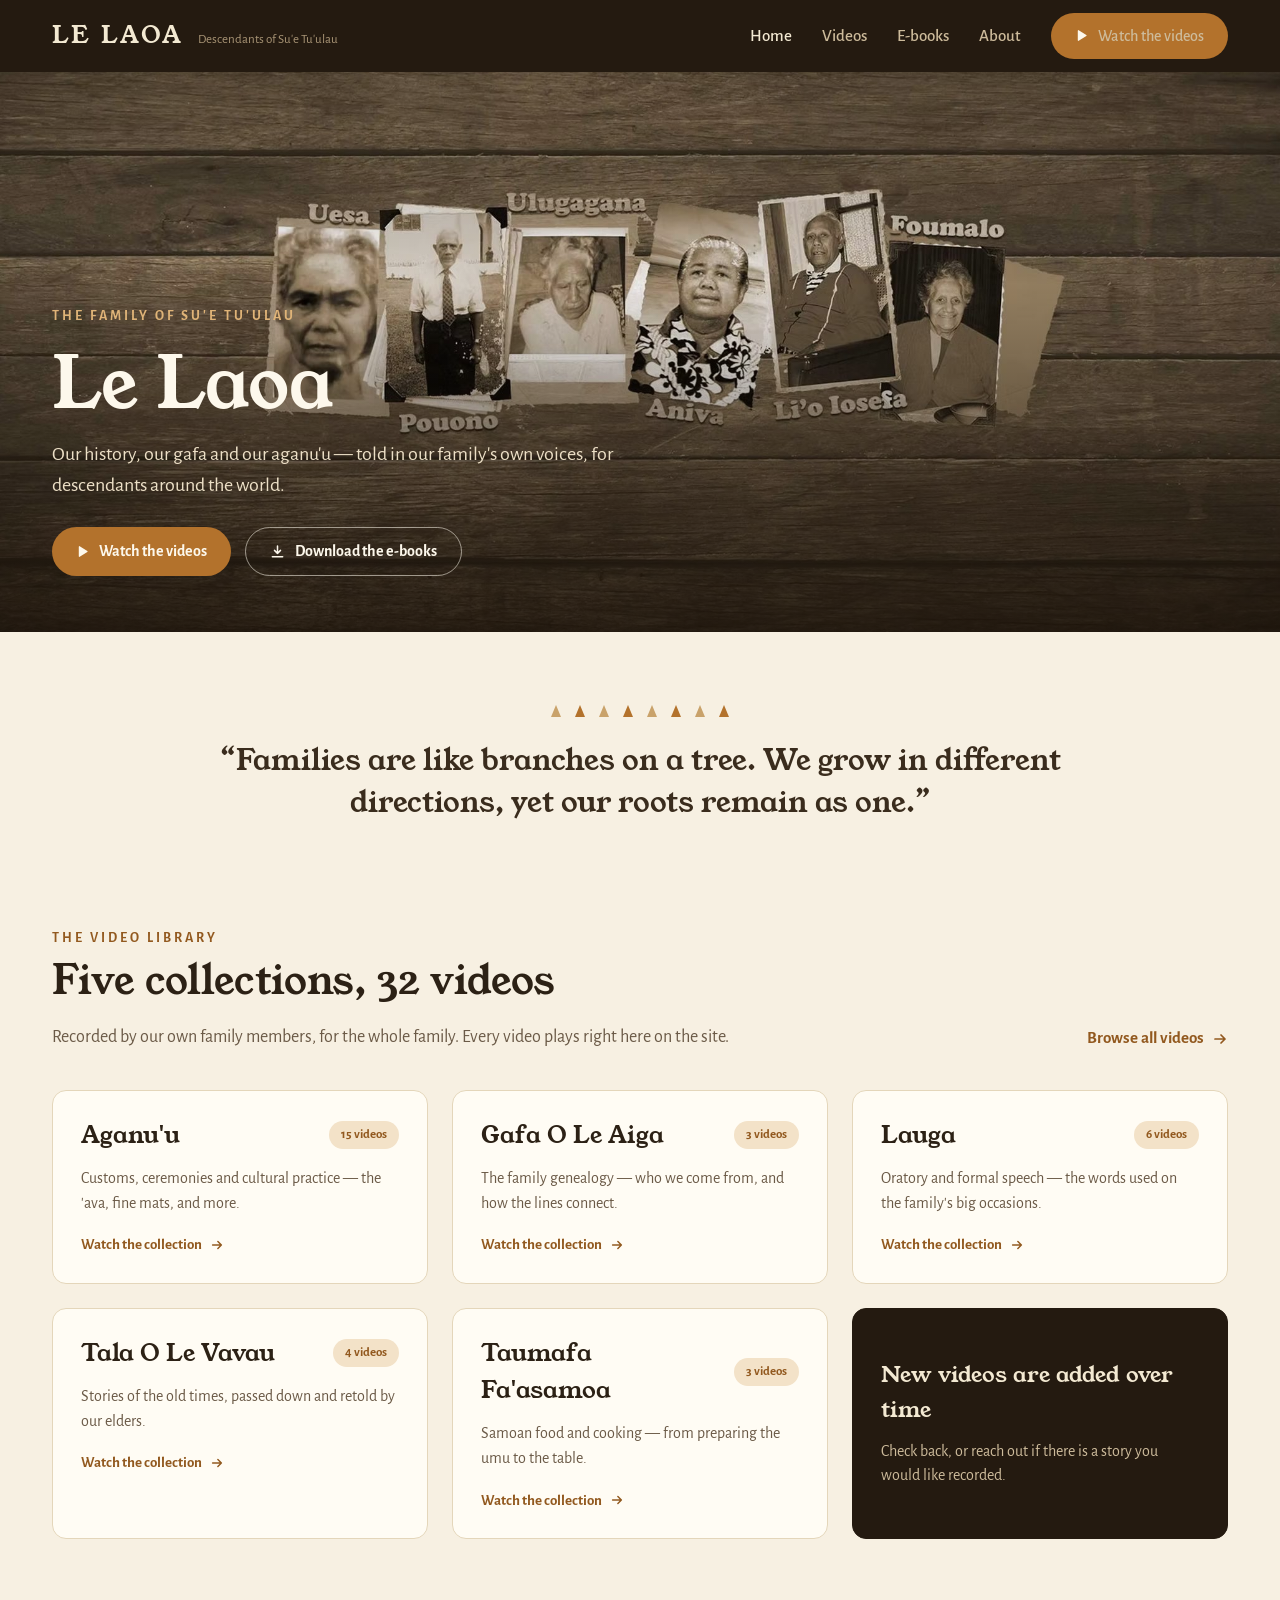
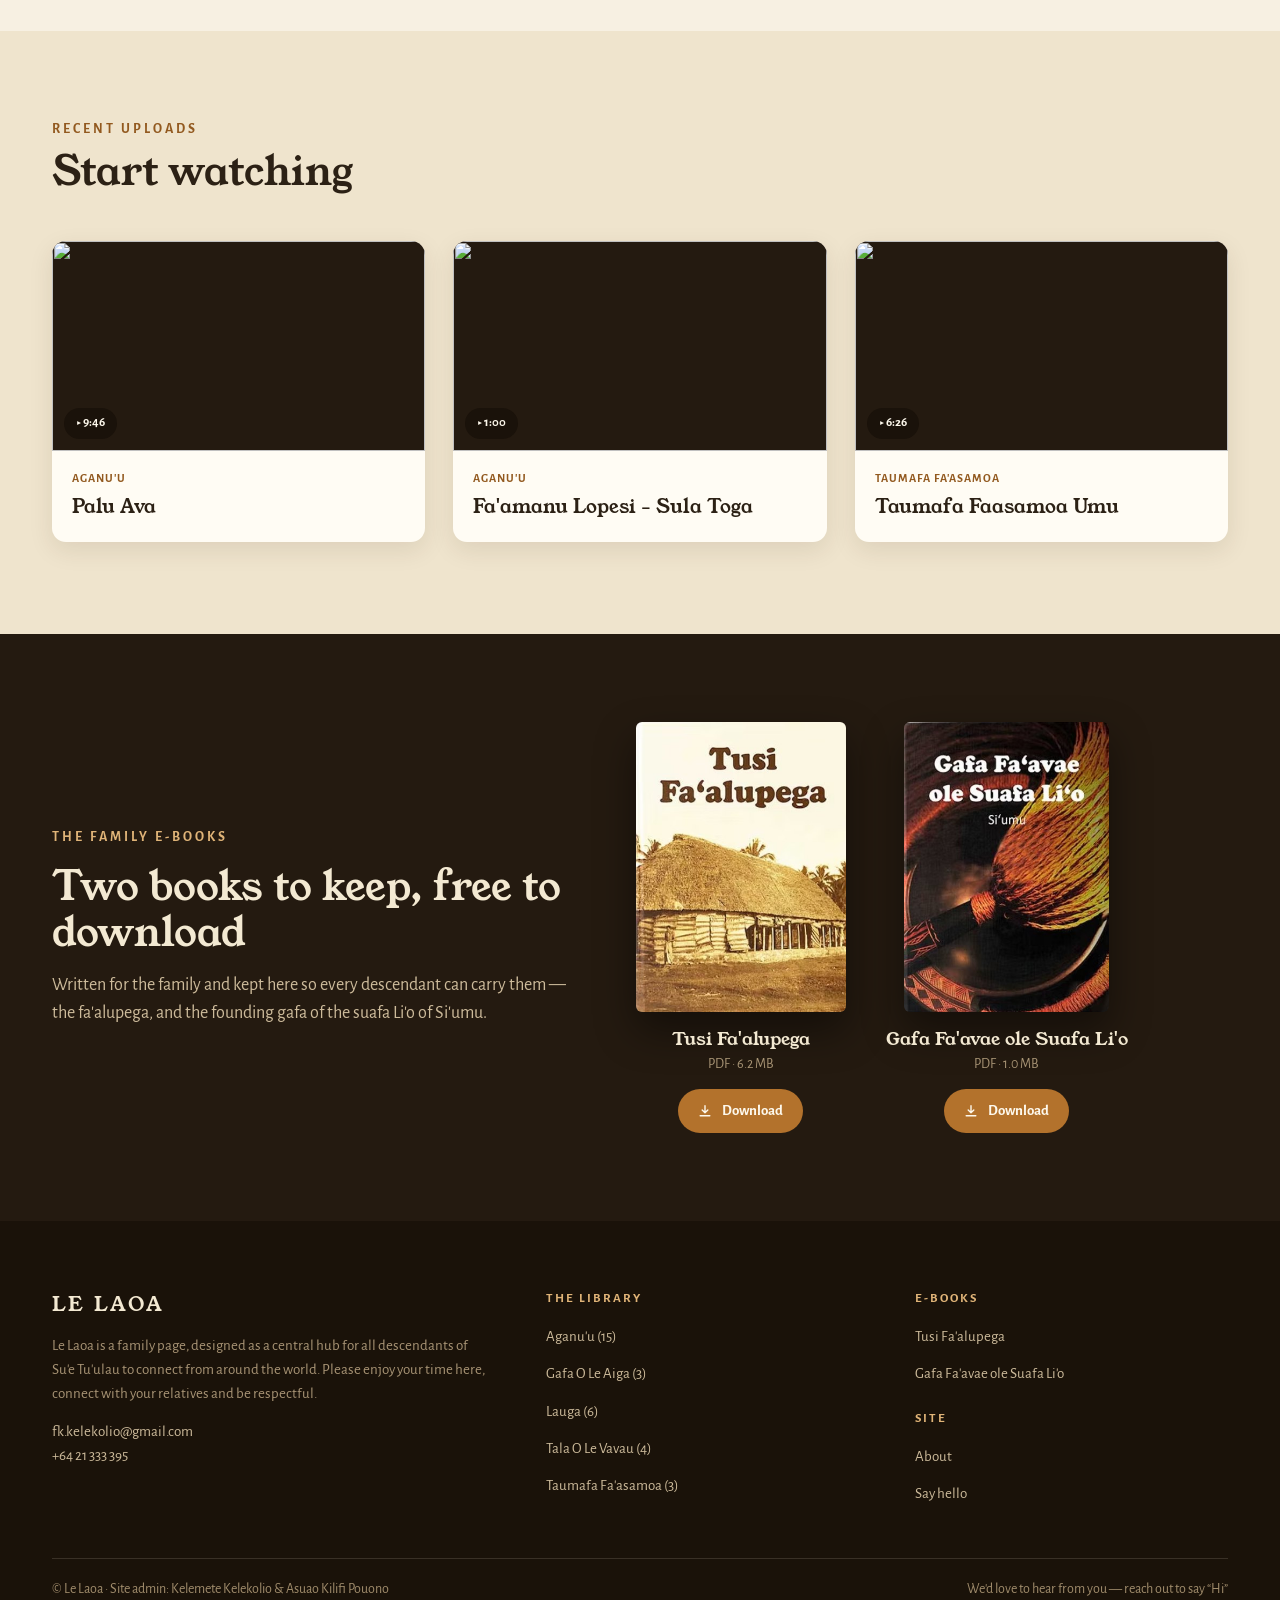
==== index.html @ 64b22a19 "Le Laoa family site — videos, e-books, about Co-Authored-By: Claude Fable 5 <noreply@anthropic.com>" ====
<!doctype html>
<html lang="en">
<head>
<meta charset="utf-8">
<meta name="viewport" content="width=device-width, initial-scale=1">
<title>Le Laoa — Family Hub for Descendants of Su'e Tu'ulau</title>
<meta name="description" content="Le Laoa is the family hub for descendants of Su'e Tu'ulau — videos on aganu'u, gafa, lauga and more, plus the family e-books, free to download.">
<link rel="preconnect" href="https://fonts.googleapis.com">
<link rel="preconnect" href="https://fonts.gstatic.com" crossorigin>
<link href="https://fonts.googleapis.com/css2?family=Young+Serif&family=Alegreya+Sans:ital,wght@0,400;0,500;0,700;0,800;1,400&display=swap" rel="stylesheet">
<link rel="stylesheet" href="css/style.css">
</head>
<body>

<nav class="site-nav">
  <div class="container">
    <a class="brand" href="index.html">
      <span class="brand-name">LE LAOA</span>
      <span class="brand-sub">Descendants of Su'e Tu'ulau</span>
    </a>
    <button class="nav-toggle" id="nav-toggle" aria-label="Menu">
      <svg width="26" height="26" viewBox="0 0 24 24" fill="none"><path d="M4 6.5h16M4 12h16M4 17.5h16" stroke="#f3e9d2" stroke-width="1.8" stroke-linecap="round"/></svg>
    </button>
    <div class="nav-links" id="nav-links">
      <a href="index.html" class="active">Home</a>
      <a href="videos.html">Videos</a>
      <a href="index.html#ebooks">E-books</a>
      <a href="about.html">About</a>
      <a href="videos.html" class="btn">
        <svg width="13" height="13" viewBox="0 0 14 14" fill="none"><path d="M3 1.8v10.4c0 .5.55.8.98.54l8.2-5.2a.64.64 0 0 0 0-1.08l-8.2-5.2A.64.64 0 0 0 3 1.8Z" fill="#fdf8ec"/></svg>
        Watch the videos
      </a>
    </div>
  </div>
</nav>

<header class="hero">
  <div class="container">
    <div class="hero-inner">
      <div class="eyebrow">The family of Su'e Tu'ulau</div>
      <h1>Le Laoa</h1>
      <p>Our history, our gafa and our aganu'u — told in our family's own voices, for descendants around the world.</p>
      <div class="hero-actions">
        <a href="videos.html" class="btn">
          <svg width="13" height="13" viewBox="0 0 14 14" fill="none"><path d="M3 1.8v10.4c0 .5.55.8.98.54l8.2-5.2a.64.64 0 0 0 0-1.08l-8.2-5.2A.64.64 0 0 0 3 1.8Z" fill="#fdf8ec"/></svg>
          Watch the videos
        </a>
        <a href="#ebooks" class="btn btn-outline-light">
          <svg width="15" height="15" viewBox="0 0 16 16" fill="none"><path d="M8 2v8m0 0 3.2-3.2M8 10 4.8 6.8M2.5 13.5h11" stroke="#fdf8ec" stroke-width="1.6" stroke-linecap="round" stroke-linejoin="round"/></svg>
          Download the e-books
        </a>
      </div>
    </div>
  </div>
</header>

<section class="quote-band">
  <svg class="motif" width="180" height="14" viewBox="0 0 180 14" fill="none"><path d="M6 1 11 13H1L6 1Z" fill="#c9a26a"/><path d="M30 1 35 13H25L30 1Z" fill="#b3722c"/><path d="M54 1 59 13H49L54 1Z" fill="#c9a26a"/><path d="M78 1 83 13H73L78 1Z" fill="#b3722c"/><path d="M102 1l5 12H97l5-12Z" fill="#c9a26a"/><path d="M126 1l5 12h-10l5-12Z" fill="#b3722c"/><path d="M150 1l5 12h-10l5-12Z" fill="#c9a26a"/><path d="M174 1l5 12h-10l5-12Z" fill="#b3722c"/></svg>
  <blockquote>&ldquo;Families are like branches on a tree. We grow in different directions, yet our roots remain as one.&rdquo;</blockquote>
</section>

<section class="section">
  <div class="container">
    <div class="section-head">
      <div>
        <div class="eyebrow" style="color:#92591f">The video library</div>
        <h2>Five collections, 32 videos</h2>
        <p class="lede">Recorded by our own family members, for the whole family. Every video plays right here on the site.</p>
      </div>
      <a class="arrow-link" href="videos.html">Browse all videos
        <svg width="16" height="16" viewBox="0 0 16 16" fill="none"><path d="M3 8h10m0 0-4-4m4 4-4 4" stroke="#92591f" stroke-width="1.7" stroke-linecap="round" stroke-linejoin="round"/></svg>
      </a>
    </div>
    <div class="collection-grid">
      <a class="collection-card" href="videos.html#c=aganuu">
        <div class="top"><h3>Aganu'u</h3><span class="count-chip">15 videos</span></div>
        <p>Customs, ceremonies and cultural practice — the 'ava, fine mats, and more.</p>
        <span class="arrow-link">Watch the collection <svg width="14" height="14" viewBox="0 0 16 16" fill="none"><path d="M3 8h10m0 0-4-4m4 4-4 4" stroke="#92591f" stroke-width="1.7" stroke-linecap="round" stroke-linejoin="round"/></svg></span>
      </a>
      <a class="collection-card" href="videos.html#c=gafa">
        <div class="top"><h3>Gafa O Le Aiga</h3><span class="count-chip">3 videos</span></div>
        <p>The family genealogy — who we come from, and how the lines connect.</p>
        <span class="arrow-link">Watch the collection <svg width="14" height="14" viewBox="0 0 16 16" fill="none"><path d="M3 8h10m0 0-4-4m4 4-4 4" stroke="#92591f" stroke-width="1.7" stroke-linecap="round" stroke-linejoin="round"/></svg></span>
      </a>
      <a class="collection-card" href="videos.html#c=lauga">
        <div class="top"><h3>Lauga</h3><span class="count-chip">6 videos</span></div>
        <p>Oratory and formal speech — the words used on the family's big occasions.</p>
        <span class="arrow-link">Watch the collection <svg width="14" height="14" viewBox="0 0 16 16" fill="none"><path d="M3 8h10m0 0-4-4m4 4-4 4" stroke="#92591f" stroke-width="1.7" stroke-linecap="round" stroke-linejoin="round"/></svg></span>
      </a>
      <a class="collection-card" href="videos.html#c=tala">
        <div class="top"><h3>Tala O Le Vavau</h3><span class="count-chip">4 videos</span></div>
        <p>Stories of the old times, passed down and retold by our elders.</p>
        <span class="arrow-link">Watch the collection <svg width="14" height="14" viewBox="0 0 16 16" fill="none"><path d="M3 8h10m0 0-4-4m4 4-4 4" stroke="#92591f" stroke-width="1.7" stroke-linecap="round" stroke-linejoin="round"/></svg></span>
      </a>
      <a class="collection-card" href="videos.html#c=taumafa">
        <div class="top"><h3>Taumafa Fa'asamoa</h3><span class="count-chip">3 videos</span></div>
        <p>Samoan food and cooking — from preparing the umu to the table.</p>
        <span class="arrow-link">Watch the collection <svg width="14" height="14" viewBox="0 0 16 16" fill="none"><path d="M3 8h10m0 0-4-4m4 4-4 4" stroke="#92591f" stroke-width="1.7" stroke-linecap="round" stroke-linejoin="round"/></svg></span>
      </a>
      <div class="collection-card dark">
        <h3>New videos are added over time</h3>
        <p>Check back, or reach out if there is a story you would like recorded.</p>
      </div>
    </div>
  </div>
</section>

<section class="band section" style="padding-top:88px">
  <div class="container">
    <div class="section-head">
      <div>
        <div class="eyebrow" style="color:#92591f">Recent uploads</div>
        <h2>Start watching</h2>
      </div>
    </div>
    <div class="video-grid" id="featured-grid"></div>
  </div>
</section>

<section class="ebooks" id="ebooks">
  <div class="container">
    <div class="ebooks-text">
      <div class="eyebrow">The family e-books</div>
      <h2>Two books to keep, free to download</h2>
      <p>Written for the family and kept here so every descendant can carry them — the fa'alupega, and the founding gafa of the suafa Li'o of Si'umu.</p>
    </div>
    <div class="ebook-shelf">
      <div class="ebook">
        <img src="assets/tusi-faalupega-cover.jpg" alt="Tusi Fa'alupega book cover">
        <div>
          <div class="name">Tusi Fa'alupega</div>
          <div class="size">PDF &middot; 6.2 MB</div>
        </div>
        <a class="btn" href="assets/Tusi-Faalupega.pdf" download>
          <svg width="14" height="14" viewBox="0 0 16 16" fill="none"><path d="M8 2v8m0 0 3.2-3.2M8 10 4.8 6.8M2.5 13.5h11" stroke="#fdf8ec" stroke-width="1.6" stroke-linecap="round" stroke-linejoin="round"/></svg>
          Download
        </a>
      </div>
      <div class="ebook">
        <img src="assets/gafa-faavae-cover.jpg" alt="Gafa Fa'avae ole Suafa Li'o book cover">
        <div>
          <div class="name">Gafa Fa'avae ole Suafa Li'o</div>
          <div class="size">PDF &middot; 1.0 MB</div>
        </div>
        <a class="btn" href="assets/Gafa-Faavae-ole-Suafa-Lio.pdf" download>
          <svg width="14" height="14" viewBox="0 0 16 16" fill="none"><path d="M8 2v8m0 0 3.2-3.2M8 10 4.8 6.8M2.5 13.5h11" stroke="#fdf8ec" stroke-width="1.6" stroke-linecap="round" stroke-linejoin="round"/></svg>
          Download
        </a>
      </div>
    </div>
  </div>
</section>

<footer class="site-footer">
  <div class="container">
    <div class="footer-cols">
      <div>
        <span class="brand-name">LE LAOA</span>
        <p>Le Laoa is a family page, designed as a central hub for all descendants of Su'e Tu'ulau to connect from around the world. Please enjoy your time here, connect with your relatives and be respectful.</p>
        <p class="contact">fk.kelekolio@gmail.com<br>+64 21 333 395</p>
      </div>
      <div>
        <div class="footer-heading">THE LIBRARY</div>
        <ul class="footer-list">
          <li><a href="videos.html#c=aganuu">Aganu'u (15)</a></li>
          <li><a href="videos.html#c=gafa">Gafa O Le Aiga (3)</a></li>
          <li><a href="videos.html#c=lauga">Lauga (6)</a></li>
          <li><a href="videos.html#c=tala">Tala O Le Vavau (4)</a></li>
          <li><a href="videos.html#c=taumafa">Taumafa Fa'asamoa (3)</a></li>
        </ul>
      </div>
      <div>
        <div class="footer-heading">E-BOOKS</div>
        <ul class="footer-list">
          <li><a href="assets/Tusi-Faalupega.pdf" download>Tusi Fa'alupega</a></li>
          <li><a href="assets/Gafa-Faavae-ole-Suafa-Lio.pdf" download>Gafa Fa'avae ole Suafa Li'o</a></li>
        </ul>
        <div class="footer-heading" style="margin-top:22px">SITE</div>
        <ul class="footer-list">
          <li><a href="about.html">About</a></li>
          <li><a href="mailto:fk.kelekolio@gmail.com">Say hello</a></li>
        </ul>
      </div>
    </div>
    <div class="footer-bottom">
      <span>&copy; Le Laoa &middot; Site admin: Kelemete Kelekolio &amp; Asuao Kilifi Pouono</span>
      <span>We'd love to hear from you — reach out to say &ldquo;Hi&rdquo;</span>
    </div>
  </div>
</footer>

<script src="js/videos-data.js"></script>
<script>
  document.getElementById('nav-toggle').addEventListener('click', function () {
    document.getElementById('nav-links').classList.toggle('open');
  });

  // Featured videos on the homepage — rendered from the same data as the library.
  (function () {
    var FEATURED = ['240242519', '270934401', '241349684'];
    var byId = {};
    window.LE_LAOA.videos.forEach(function (v) { byId[v.id] = v; });
    document.getElementById('featured-grid').innerHTML = FEATURED.map(function (id) {
      var v = byId[id];
      if (!v) return '';
      return '<a class="video-card" href="videos.html#v=' + v.id + '">' +
        '<span class="video-thumb"><img src="' + v.thumbnail + '" alt="" loading="lazy">' +
        '<span class="badge">&#9654;&#xFE0E; ' + (v.duration || '') + '</span></span>' +
        '<span class="video-card-body">' +
        '<span class="cat-chip">' + v.collectionName + '</span>' +
        '<h3>' + v.title + '</h3>' +
        '</span></a>';
    }).join('');
  })();
</script>
</body>
</html>
---- css/style.css ----
/* Le Laoa — descendants of Su'e Tu'ulau */

:root {
  --cream: #f7f0e2;
  --cream-2: #efe4cd;
  --card: #fffcf4;
  --line: #e4d6ba;
  --ink: #2c2115;
  --ink-2: #6b5a47;
  --ink-3: #3a2c1d;
  --brown: #241a10;
  --brown-2: #1a1209;
  --ochre: #b3722c;
  --ochre-dark: #92591f;
  --gold: #e0b478;
  --tan: #cdbb9b;
  --tan-2: #a89475;
  --tan-3: #a08c6c;
  --paper: #fdf8ec;
  --display: 'Young Serif', Georgia, 'Times New Roman', serif;
  --body: 'Alegreya Sans', 'Gill Sans', 'Segoe UI', sans-serif;
}

* { box-sizing: border-box; }

html { scroll-behavior: smooth; }

body {
  margin: 0;
  font-family: var(--body);
  font-size: 17px;
  line-height: 1.55;
  color: var(--ink);
  background: var(--cream);
}

img { max-width: 100%; }

a { color: var(--ochre-dark); text-decoration: none; }
a:hover { color: var(--ochre); }

.container { max-width: 1240px; margin: 0 auto; padding: 0 32px; }

/* ---------- Nav ---------- */

.site-nav {
  background: var(--brown);
  position: sticky;
  top: 0;
  z-index: 20;
}

.site-nav .container {
  display: flex;
  align-items: center;
  justify-content: space-between;
  gap: 24px;
  height: 72px;
}

.brand { display: flex; align-items: baseline; gap: 14px; }

.brand-name {
  font-family: var(--display);
  font-size: 24px;
  letter-spacing: 3px;
  color: #f3e9d2;
  white-space: nowrap;
}

.brand-sub { font-size: 13px; color: var(--tan-2); }

.nav-links { display: flex; align-items: center; gap: 30px; }

.nav-links a { color: var(--tan); font-weight: 500; white-space: nowrap; }
.nav-links a:hover, .nav-links a.active { color: #f3e9d2; }

.btn {
  display: inline-flex;
  align-items: center;
  gap: 10px;
  background: var(--ochre);
  color: var(--paper);
  font-weight: 700;
  padding: 11px 24px;
  border-radius: 999px;
  border: 0;
  font-size: 16px;
  font-family: var(--body);
  cursor: pointer;
}

.btn:hover { background: var(--ochre-dark); color: var(--paper); }

.btn-outline-light {
  background: transparent;
  border: 1.5px solid rgba(253, 248, 236, 0.55);
}

.btn-outline-light:hover { background: rgba(253, 248, 236, 0.12); }

.btn-outline-dark {
  background: transparent;
  border: 1.5px solid #c9a26a;
  color: var(--ochre-dark);
}

.btn-outline-dark:hover { background: rgba(179, 114, 44, 0.08); color: var(--ochre-dark); }

.nav-toggle {
  display: none;
  background: none;
  border: 0;
  padding: 8px;
  cursor: pointer;
}

/* ---------- Hero ---------- */

.hero {
  position: relative;
  min-height: 560px;
  display: flex;
  align-items: flex-end;
  background-image: url('../assets/hero.jpg');
  background-size: cover;
  background-position: center 30%;
}

.hero::before {
  content: '';
  position: absolute;
  inset: 0;
  background: linear-gradient(180deg, rgba(24,16,8,0.30) 0%, rgba(24,16,8,0.05) 38%, rgba(24,16,8,0.86) 100%);
}

.hero .container { position: relative; padding-bottom: 56px; padding-top: 220px; width: 100%; }

.hero-inner { max-width: 720px; display: flex; flex-direction: column; gap: 18px; }

.eyebrow {
  font-size: 14px;
  font-weight: 700;
  letter-spacing: 3px;
  text-transform: uppercase;
}

.hero .eyebrow { color: var(--gold); }

.hero h1 {
  margin: 0;
  font-family: var(--display);
  font-weight: 400;
  font-size: clamp(46px, 7vw, 72px);
  line-height: 1.05;
  color: var(--paper);
}

.hero p { margin: 0; font-size: 20px; color: #ecdfc6; max-width: 620px; }

.hero-actions { display: flex; flex-wrap: wrap; gap: 14px; margin-top: 8px; }

.hero-actions .btn-outline-light { color: var(--paper); }

/* ---------- Quote band ---------- */

.quote-band {
  display: flex;
  flex-direction: column;
  align-items: center;
  gap: 22px;
  padding: 72px 32px 64px;
  text-align: center;
}

.quote-band blockquote {
  margin: 0;
  font-family: var(--display);
  font-size: clamp(21px, 3vw, 29px);
  line-height: 1.45;
  color: var(--ink-3);
  max-width: 860px;
}

/* ---------- Sections ---------- */

.section { padding: 40px 0 92px; }

.section-head {
  display: flex;
  align-items: flex-end;
  justify-content: space-between;
  gap: 32px;
  margin-bottom: 38px;
}

.section-head h2, .section h2 {
  margin: 0;
  font-family: var(--display);
  font-weight: 400;
  font-size: clamp(30px, 4vw, 40px);
  color: var(--ink);
}

.section-head .lede { margin: 12px 0 0; font-size: 18px; color: var(--ink-2); max-width: 680px; }

.arrow-link {
  display: inline-flex;
  align-items: center;
  gap: 8px;
  font-weight: 700;
  color: var(--ochre-dark);
  white-space: nowrap;
}

/* ---------- Collection cards ---------- */

.collection-grid {
  display: grid;
  grid-template-columns: repeat(3, minmax(0, 1fr));
  gap: 24px;
}

.collection-card {
  display: flex;
  flex-direction: column;
  gap: 12px;
  background: var(--card);
  border: 1px solid var(--line);
  border-radius: 14px;
  padding: 26px 28px;
  color: var(--ink);
}

.collection-card:hover { border-color: #c9a26a; box-shadow: 0 8px 22px rgba(60,40,16,0.10); color: var(--ink); }

.collection-card .top { display: flex; align-items: center; justify-content: space-between; gap: 12px; }

.collection-card h3 { margin: 0; font-family: var(--display); font-weight: 400; font-size: 24px; }

.count-chip {
  font-size: 13px;
  font-weight: 700;
  color: var(--ochre-dark);
  background: #f3e2c8;
  border-radius: 999px;
  padding: 4px 12px;
  white-space: nowrap;
}

.collection-card p { margin: 0; font-size: 16px; color: var(--ink-2); }

.collection-card .arrow-link { margin-top: 6px; font-size: 15px; }

.collection-card.dark {
  background: var(--brown);
  border-color: var(--brown);
  justify-content: center;
}

.collection-card.dark h3 { color: #f3e9d2; font-size: 22px; }
.collection-card.dark p { color: var(--tan); }

/* ---------- Video cards ---------- */

.band { background: var(--cream-2); }

.video-grid {
  display: grid;
  grid-template-columns: repeat(3, minmax(0, 1fr));
  gap: 28px;
}

.video-card {
  display: flex;
  flex-direction: column;
  background: var(--card);
  border-radius: 14px;
  overflow: hidden;
  box-shadow: 0 8px 24px rgba(60,40,16,0.10);
  color: var(--ink);
  text-align: left;
  border: 0;
  padding: 0;
  cursor: pointer;
  font-family: var(--body);
}

.video-card:hover { transform: translateY(-3px); transition: transform 0.15s ease; color: var(--ink); }

.video-thumb { position: relative; aspect-ratio: 16 / 9; background: var(--brown); }

.video-thumb img { width: 100%; height: 100%; object-fit: cover; display: block; }

.badge {
  position: absolute;
  left: 12px;
  bottom: 12px;
  display: inline-flex;
  align-items: center;
  gap: 8px;
  background: rgba(24,16,8,0.78);
  color: var(--paper);
  font-size: 13px;
  font-weight: 700;
  padding: 5px 12px;
  border-radius: 999px;
}

.video-card-body {
  display: flex;
  flex-direction: column;
  gap: 8px;
  padding: 18px 20px 22px;
}

.cat-chip {
  font-size: 12px;
  font-weight: 700;
  letter-spacing: 1px;
  color: var(--ochre-dark);
  text-transform: uppercase;
}

.video-card-body h3 {
  margin: 0;
  font-family: var(--display);
  font-weight: 400;
  font-size: 19px;
  line-height: 1.3;
}

.video-card-body p { margin: 0; font-size: 15px; color: var(--ink-2); }

/* ---------- Filter tabs ---------- */

.tabs { display: flex; flex-wrap: wrap; gap: 10px; }

.tab {
  background: var(--card);
  border: 1px solid #ddcdae;
  color: #5c4a35;
  font-family: var(--body);
  font-size: 15px;
  font-weight: 500;
  padding: 8px 20px;
  border-radius: 999px;
  cursor: pointer;
}

.tab:hover { border-color: #c9a26a; }

.tab.active {
  background: var(--ink);
  border-color: var(--ink);
  color: var(--paper);
  font-weight: 700;
}

/* ---------- Player ---------- */

.player-band { background: var(--brown-2); color: var(--tan); }

.player-band .container {
  display: grid;
  grid-template-columns: minmax(0, 1fr) 340px;
  gap: 36px;
  padding-top: 48px;
  padding-bottom: 64px;
}

.player-frame {
  position: relative;
  aspect-ratio: 16 / 9;
  border-radius: 12px;
  overflow: hidden;
  background: #000;
}

.player-frame iframe {
  position: absolute;
  inset: 0;
  width: 100%;
  height: 100%;
  border: 0;
}

.player-meta { display: flex; flex-direction: column; gap: 10px; margin-top: 20px; }

.player-meta .title-row { display: flex; align-items: center; flex-wrap: wrap; gap: 14px; }

.player-meta h2 { margin: 0; font-family: var(--display); font-weight: 400; font-size: 27px; color: #f3e9d2; }

.player-chip {
  font-size: 13px;
  font-weight: 700;
  color: var(--gold);
  background: rgba(224,180,120,0.14);
  border: 1px solid rgba(224,180,120,0.35);
  border-radius: 999px;
  padding: 4px 12px;
}

.player-meta .duration { font-size: 15px; color: var(--tan-2); }

.up-next { display: flex; flex-direction: column; gap: 16px; }

.up-next-title {
  font-size: 14px;
  font-weight: 700;
  letter-spacing: 2px;
  color: var(--gold);
}

.up-next-item {
  display: flex;
  gap: 14px;
  align-items: center;
  background: none;
  border: 0;
  padding: 0;
  cursor: pointer;
  text-align: left;
  font-family: var(--body);
}

.up-next-item img {
  width: 124px;
  height: 70px;
  object-fit: cover;
  border-radius: 8px;
  flex-shrink: 0;
  background: var(--brown);
}

.up-next-item .t { font-size: 15px; font-weight: 700; line-height: 1.3; color: #f3e9d2; }
.up-next-item:hover .t { color: var(--gold); }
.up-next-item .c { font-size: 13px; color: var(--tan-2); margin-top: 3px; }

/* ---------- E-books ---------- */

.ebooks { background: var(--brown); color: var(--tan); }

.ebooks .container {
  display: flex;
  align-items: center;
  gap: 64px;
  padding-top: 88px;
  padding-bottom: 88px;
}

.ebooks-text { display: flex; flex-direction: column; gap: 16px; max-width: 520px; }

.ebooks-text .eyebrow { color: var(--gold); }

.ebooks-text h2 { margin: 0; font-family: var(--display); font-weight: 400; font-size: clamp(28px, 4vw, 40px); line-height: 1.15; color: #f3e9d2; }

.ebooks-text p { margin: 0; font-size: 18px; color: var(--tan); }

.ebook-shelf { display: flex; gap: 40px; }

.ebook { display: flex; flex-direction: column; align-items: center; gap: 14px; text-align: center; }

.ebook img {
  height: 290px;
  width: auto;
  border-radius: 6px;
  box-shadow: 0 18px 40px rgba(0,0,0,0.45);
}

.ebook .name { font-family: var(--display); font-size: 18px; color: #f3e9d2; }
.ebook .size { font-size: 14px; color: var(--tan-2); }
.ebook .btn { font-size: 15px; padding: 10px 20px; }

/* ---------- Footer ---------- */

.site-footer { background: var(--brown-2); color: var(--tan-2); }

.footer-cols {
  display: grid;
  grid-template-columns: minmax(0, 1.4fr) minmax(0, 1fr) minmax(0, 1fr);
  gap: 56px;
  padding: 68px 0 52px;
}

.footer-cols .brand-name { font-size: 20px; }

.footer-cols p { margin: 14px 0 0; font-size: 15px; line-height: 1.6; }

.footer-cols .contact { color: var(--tan); }

.footer-heading {
  font-size: 13px;
  font-weight: 700;
  letter-spacing: 2px;
  color: var(--gold);
  margin-bottom: 14px;
}

.footer-list { list-style: none; margin: 0; padding: 0; display: flex; flex-direction: column; gap: 11px; }

.footer-list a { color: var(--tan); font-size: 15px; }
.footer-list a:hover { color: #f3e9d2; }

.footer-bottom {
  display: flex;
  align-items: center;
  justify-content: space-between;
  flex-wrap: wrap;
  gap: 10px;
  padding: 20px 0;
  border-top: 1px solid rgba(243,233,210,0.14);
  font-size: 14px;
  color: var(--tan-3);
}

/* ---------- Page header (inner pages) ---------- */

.page-head { padding: 52px 0 34px; }
.page-head h1 { margin: 0 0 10px; font-family: var(--display); font-weight: 400; font-size: clamp(34px, 5vw, 46px); color: var(--ink); }
.page-head p { margin: 0; font-size: 18px; color: var(--ink-2); max-width: 720px; }
.page-head .eyebrow { color: var(--ochre-dark); margin-bottom: 10px; }
.page-head .tabs { margin-top: 26px; }

/* ---------- Divider motif ---------- */

.motif { display: block; }

/* ---------- About ---------- */

.about-body { max-width: 760px; padding-bottom: 80px; }
.about-body p { font-size: 18px; color: var(--ink-3); }

/* ---------- Responsive ---------- */

@media (max-width: 960px) {
  .collection-grid { grid-template-columns: repeat(2, minmax(0, 1fr)); }
  .video-grid { grid-template-columns: repeat(2, minmax(0, 1fr)); }
  .player-band .container { grid-template-columns: minmax(0, 1fr); }
  .up-next { flex-direction: column; }
  .ebooks .container { flex-direction: column; align-items: flex-start; gap: 44px; }
  .footer-cols { grid-template-columns: minmax(0, 1fr) minmax(0, 1fr); }
  .brand-sub { display: none; }
}

@media (max-width: 640px) {
  .container { padding: 0 20px; }
  .nav-links {
    display: none;
    position: absolute;
    top: 72px;
    left: 0;
    right: 0;
    background: var(--brown);
    flex-direction: column;
    align-items: flex-start;
    gap: 0;
    padding: 8px 20px 20px;
    border-top: 1px solid rgba(243,233,210,0.14);
  }
  .nav-links.open { display: flex; }
  .nav-links a { padding: 12px 0; font-size: 18px; }
  .nav-links .btn { margin-top: 10px; }
  .nav-toggle { display: block; }
  .hero { min-height: 480px; }
  .hero .container { padding-top: 160px; }
  .hero p { font-size: 17px; }
  .hero-actions .btn { width: 100%; justify-content: center; }
  .collection-grid { grid-template-columns: minmax(0, 1fr); }
  .video-grid { grid-template-columns: minmax(0, 1fr); }
  .section { padding-bottom: 64px; }
  .section-head { flex-direction: column; align-items: flex-start; gap: 12px; margin-bottom: 26px; }
  .ebook-shelf { gap: 20px; width: 100%; justify-content: center; }
  .ebook img { height: 190px; }
  .footer-cols { grid-template-columns: minmax(0, 1fr); gap: 36px; padding: 48px 0 40px; }
  .footer-bottom { flex-direction: column; align-items: flex-start; }
}
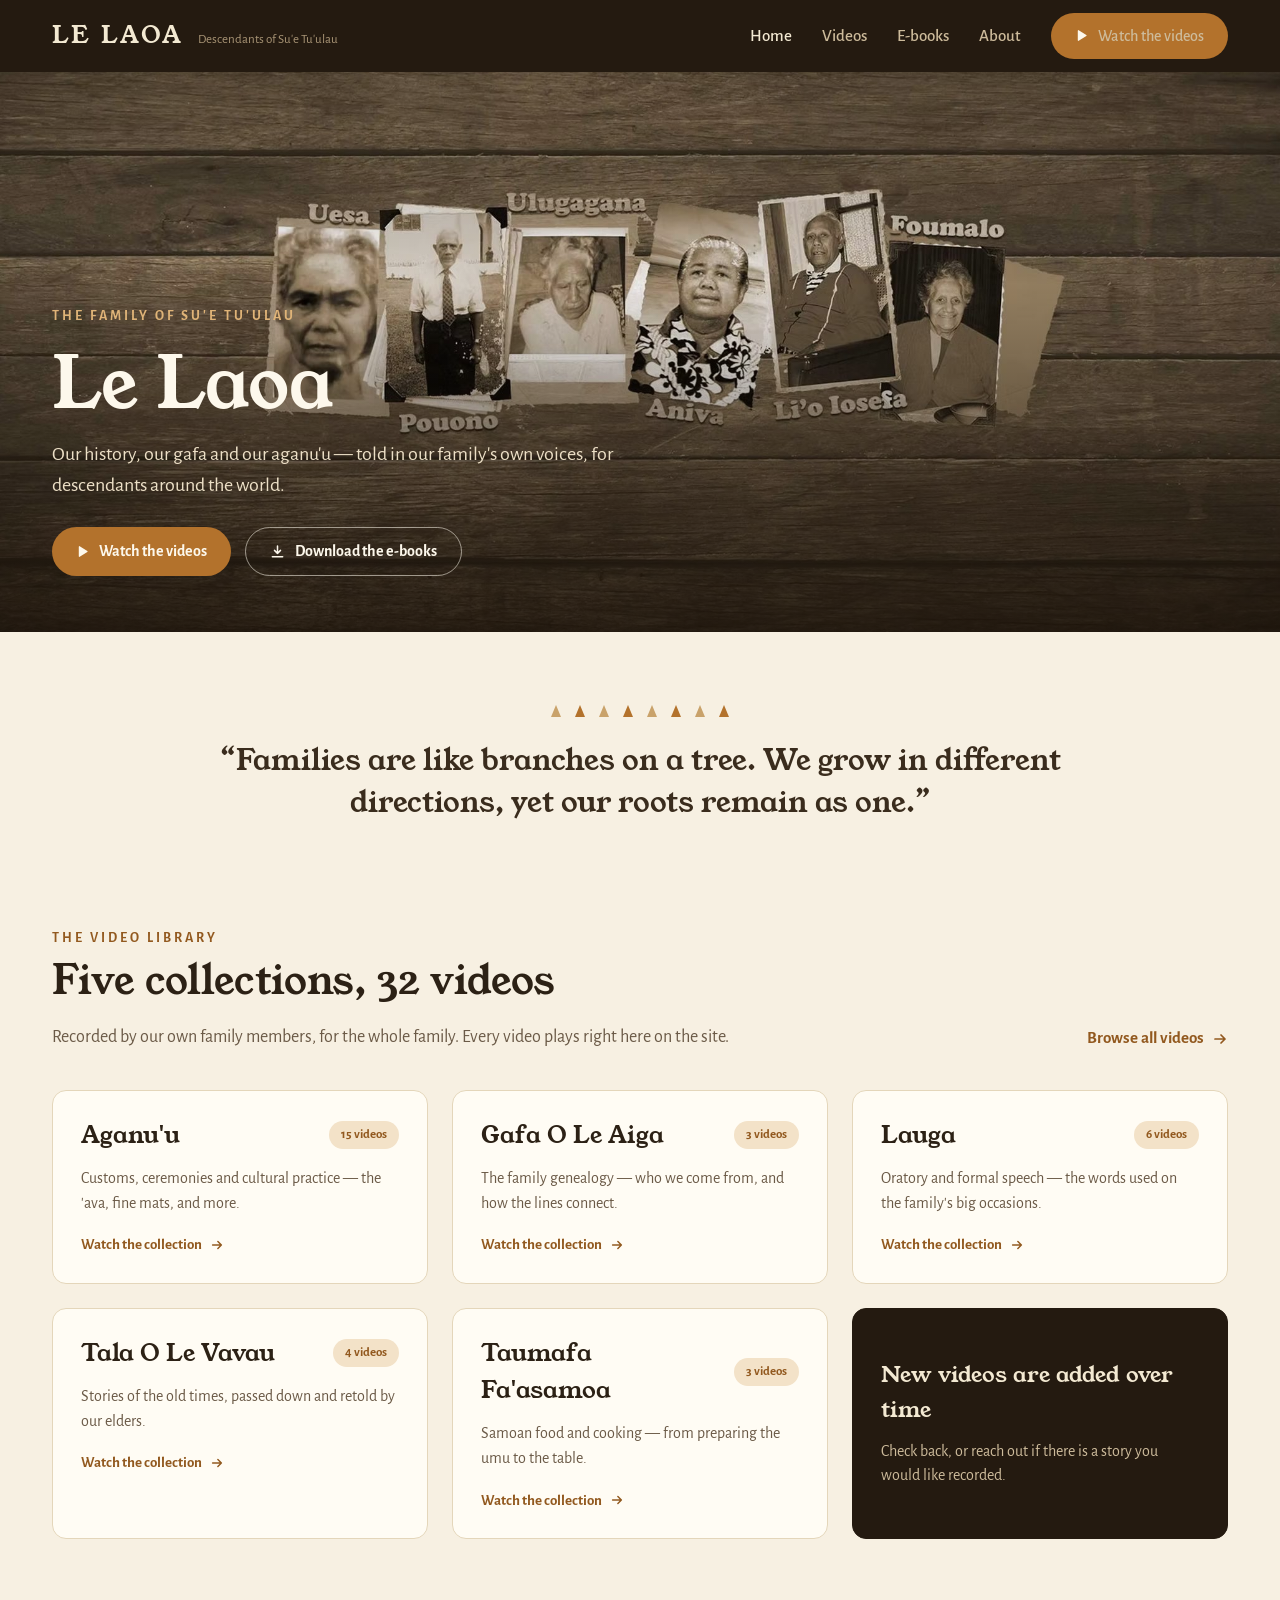
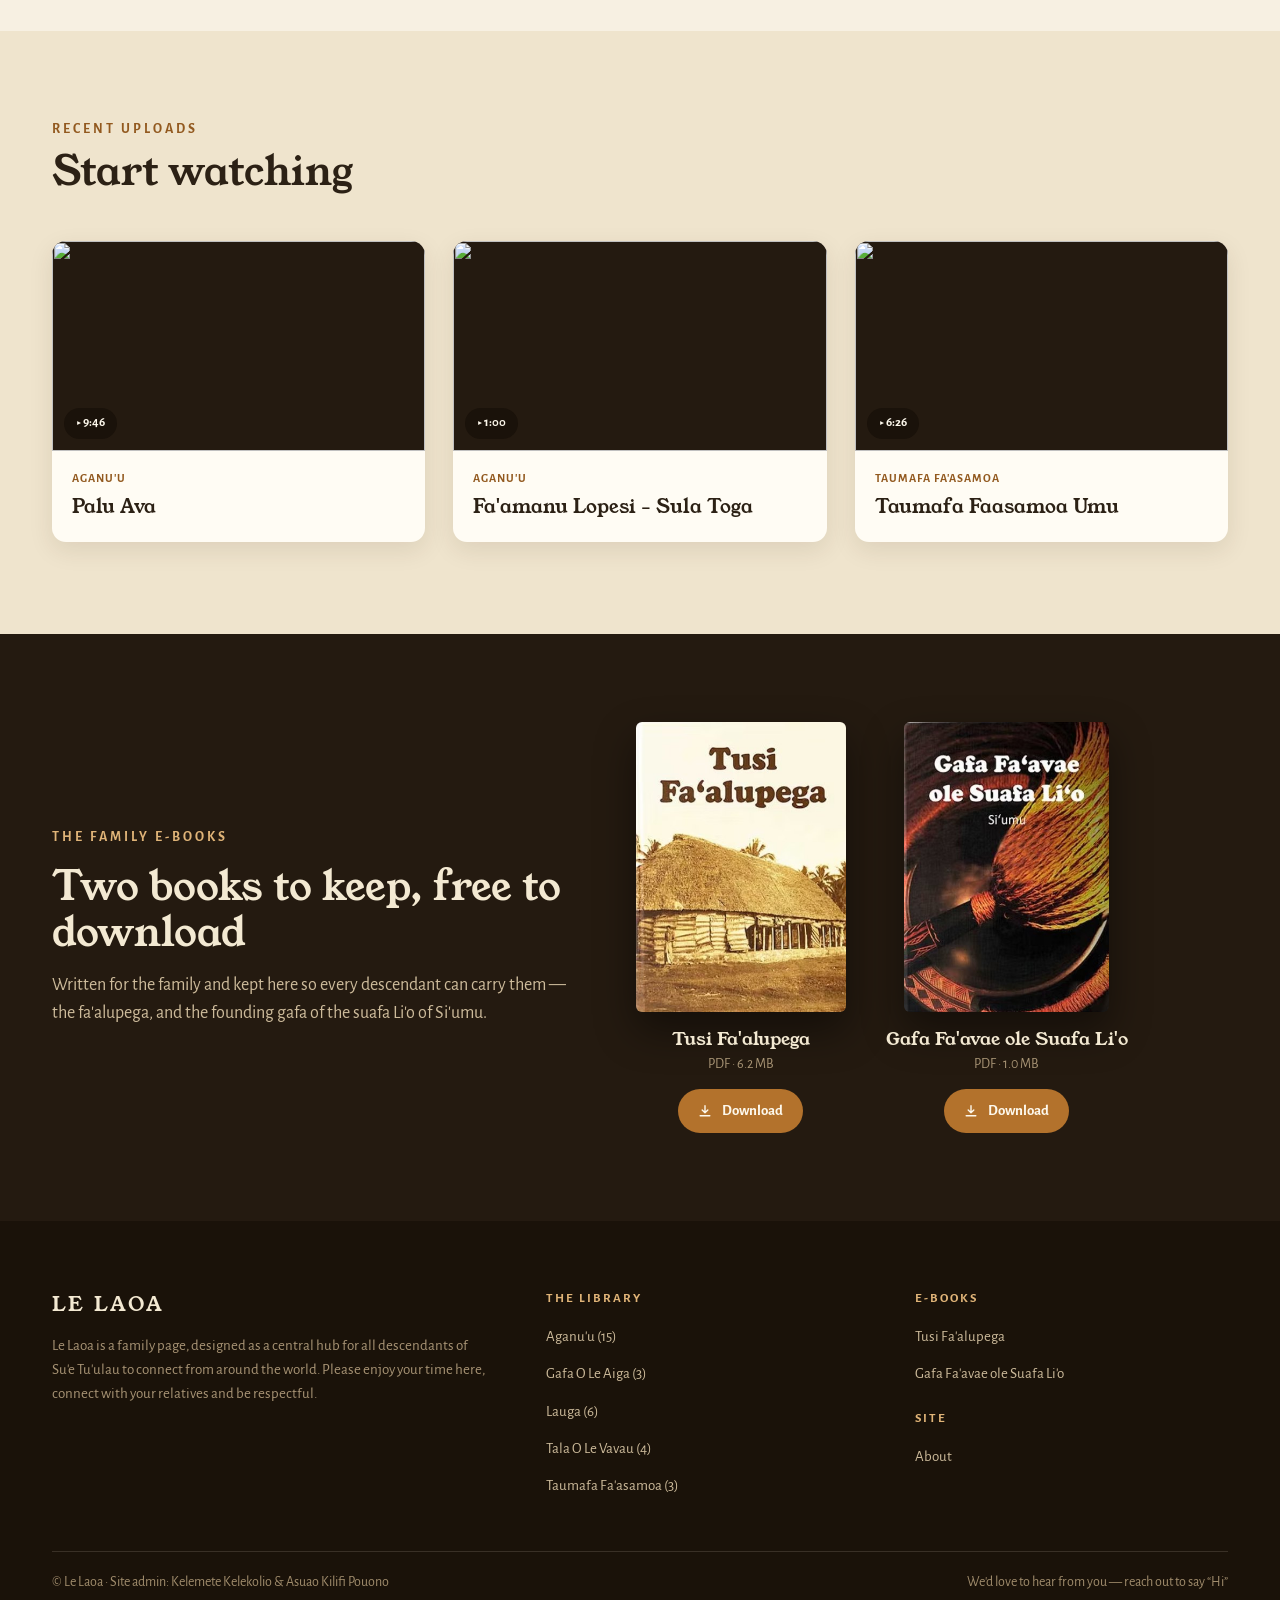
==== commit f668af3e: "Remove personal contact details; block search engine crawling Co-Authored-By: Claude Fable 5 <norepl" ====
--- a/index.html
+++ b/index.html
@@ -5,6 +5,7 @@
 <meta name="viewport" content="width=device-width, initial-scale=1">
 <title>Le Laoa — Family Hub for Descendants of Su'e Tu'ulau</title>
 <meta name="description" content="Le Laoa is the family hub for descendants of Su'e Tu'ulau — videos on aganu'u, gafa, lauga and more, plus the family e-books, free to download.">
+<meta name="robots" content="noindex, nofollow">
 <link rel="preconnect" href="https://fonts.googleapis.com">
 <link rel="preconnect" href="https://fonts.gstatic.com" crossorigin>
 <link href="https://fonts.googleapis.com/css2?family=Young+Serif&family=Alegreya+Sans:ital,wght@0,400;0,500;0,700;0,800;1,400&display=swap" rel="stylesheet">
@@ -157,7 +158,6 @@
       <div>
         <span class="brand-name">LE LAOA</span>
         <p>Le Laoa is a family page, designed as a central hub for all descendants of Su'e Tu'ulau to connect from around the world. Please enjoy your time here, connect with your relatives and be respectful.</p>
-        <p class="contact">fk.kelekolio@gmail.com<br>+64 21 333 395</p>
       </div>
       <div>
         <div class="footer-heading">THE LIBRARY</div>
@@ -178,7 +178,6 @@
         <div class="footer-heading" style="margin-top:22px">SITE</div>
         <ul class="footer-list">
           <li><a href="about.html">About</a></li>
-          <li><a href="mailto:fk.kelekolio@gmail.com">Say hello</a></li>
         </ul>
       </div>
     </div>
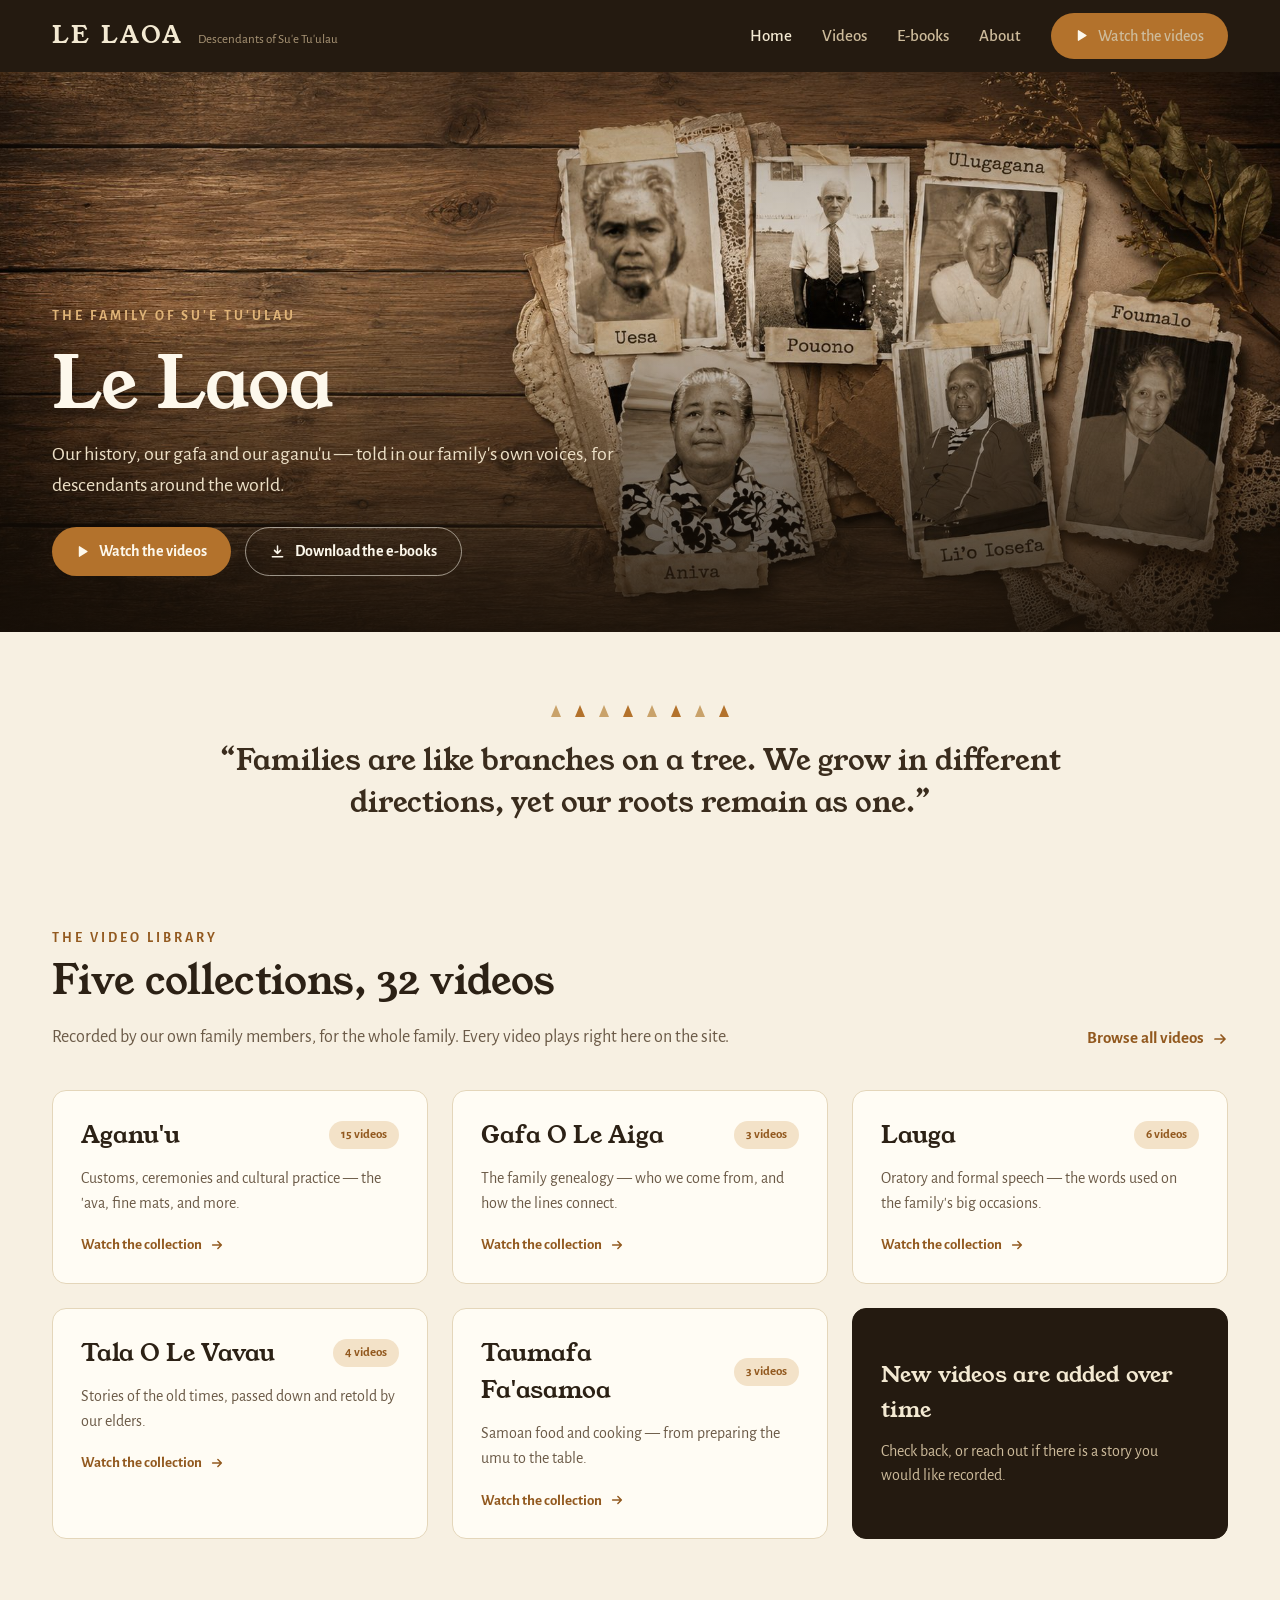
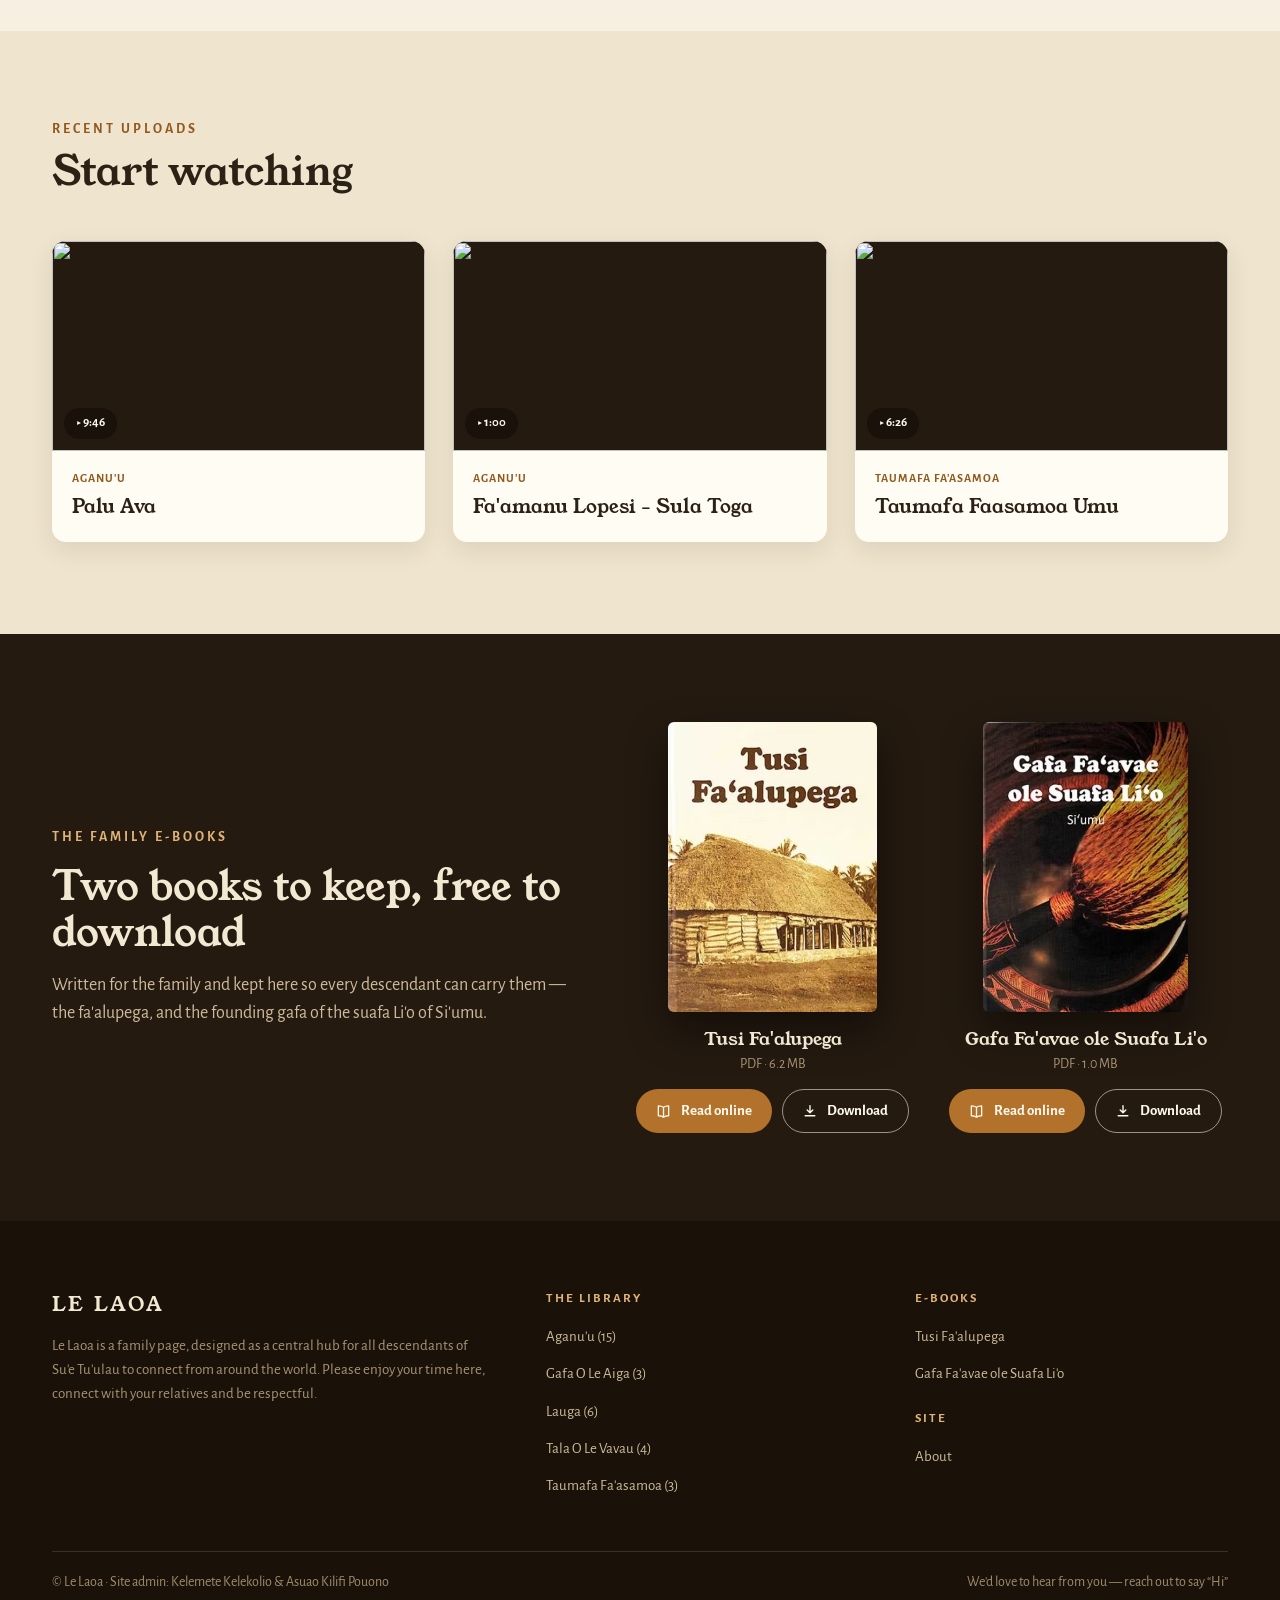
==== commit 2d962224: "Add online e-book reader; downloads become secondary option Co-Authored-By: Claude Fable 5 <noreply@" ====
--- a/index.html
+++ b/index.html
@@ -132,10 +132,16 @@
           <div class="name">Tusi Fa'alupega</div>
           <div class="size">PDF &middot; 6.2 MB</div>
         </div>
-        <a class="btn" href="assets/Tusi-Faalupega.pdf" download>
-          <svg width="14" height="14" viewBox="0 0 16 16" fill="none"><path d="M8 2v8m0 0 3.2-3.2M8 10 4.8 6.8M2.5 13.5h11" stroke="#fdf8ec" stroke-width="1.6" stroke-linecap="round" stroke-linejoin="round"/></svg>
-          Download
-        </a>
+        <div style="display:flex; gap:10px; flex-wrap:wrap; justify-content:center;">
+          <a class="btn" href="reader.html?book=tusi" style="font-size:15px; padding:10px 20px;">
+            <svg width="15" height="15" viewBox="0 0 16 16" fill="none"><path d="M8 3.5C6.5 2.4 4.6 2 2.5 2v10.5c2.1 0 4 .4 5.5 1.5 1.5-1.1 3.4-1.5 5.5-1.5V2c-2.1 0-4 .4-5.5 1.5Zm0 0V14" stroke="#fdf8ec" stroke-width="1.4" stroke-linecap="round" stroke-linejoin="round"/></svg>
+            Read online
+          </a>
+          <a class="btn btn-outline-light" href="assets/Tusi-Faalupega.pdf" download style="font-size:15px; padding:9px 20px; color:#fdf8ec;">
+            <svg width="14" height="14" viewBox="0 0 16 16" fill="none"><path d="M8 2v8m0 0 3.2-3.2M8 10 4.8 6.8M2.5 13.5h11" stroke="#fdf8ec" stroke-width="1.6" stroke-linecap="round" stroke-linejoin="round"/></svg>
+            Download
+          </a>
+        </div>
       </div>
       <div class="ebook">
         <img src="assets/gafa-faavae-cover.jpg" alt="Gafa Fa'avae ole Suafa Li'o book cover">
@@ -143,10 +149,16 @@
           <div class="name">Gafa Fa'avae ole Suafa Li'o</div>
           <div class="size">PDF &middot; 1.0 MB</div>
         </div>
-        <a class="btn" href="assets/Gafa-Faavae-ole-Suafa-Lio.pdf" download>
-          <svg width="14" height="14" viewBox="0 0 16 16" fill="none"><path d="M8 2v8m0 0 3.2-3.2M8 10 4.8 6.8M2.5 13.5h11" stroke="#fdf8ec" stroke-width="1.6" stroke-linecap="round" stroke-linejoin="round"/></svg>
-          Download
-        </a>
+        <div style="display:flex; gap:10px; flex-wrap:wrap; justify-content:center;">
+          <a class="btn" href="reader.html?book=gafa" style="font-size:15px; padding:10px 20px;">
+            <svg width="15" height="15" viewBox="0 0 16 16" fill="none"><path d="M8 3.5C6.5 2.4 4.6 2 2.5 2v10.5c2.1 0 4 .4 5.5 1.5 1.5-1.1 3.4-1.5 5.5-1.5V2c-2.1 0-4 .4-5.5 1.5Zm0 0V14" stroke="#fdf8ec" stroke-width="1.4" stroke-linecap="round" stroke-linejoin="round"/></svg>
+            Read online
+          </a>
+          <a class="btn btn-outline-light" href="assets/Gafa-Faavae-ole-Suafa-Lio.pdf" download style="font-size:15px; padding:9px 20px; color:#fdf8ec;">
+            <svg width="14" height="14" viewBox="0 0 16 16" fill="none"><path d="M8 2v8m0 0 3.2-3.2M8 10 4.8 6.8M2.5 13.5h11" stroke="#fdf8ec" stroke-width="1.6" stroke-linecap="round" stroke-linejoin="round"/></svg>
+            Download
+          </a>
+        </div>
       </div>
     </div>
   </div>
@@ -172,8 +184,8 @@
       <div>
         <div class="footer-heading">E-BOOKS</div>
         <ul class="footer-list">
-          <li><a href="assets/Tusi-Faalupega.pdf" download>Tusi Fa'alupega</a></li>
-          <li><a href="assets/Gafa-Faavae-ole-Suafa-Lio.pdf" download>Gafa Fa'avae ole Suafa Li'o</a></li>
+          <li><a href="reader.html?book=tusi">Tusi Fa'alupega</a></li>
+          <li><a href="reader.html?book=gafa">Gafa Fa'avae ole Suafa Li'o</a></li>
         </ul>
         <div class="footer-heading" style="margin-top:22px">SITE</div>
         <ul class="footer-list">
--- a/css/style.css
+++ b/css/style.css
@@ -124,7 +124,7 @@
   align-items: flex-end;
   background-image: url('../assets/hero.jpg');
   background-size: cover;
-  background-position: center 30%;
+  background-position: center;
 }
 
 .hero::before {
@@ -562,8 +562,12 @@
   .nav-links a { padding: 12px 0; font-size: 18px; }
   .nav-links .btn { margin-top: 10px; }
   .nav-toggle { display: block; }
-  .hero { min-height: 480px; }
-  .hero .container { padding-top: 160px; }
+  .hero {
+    min-height: 640px;
+    background-image: url('../assets/hero-mobile.jpg');
+    background-position: center top;
+  }
+  .hero .container { padding-top: 300px; }
   .hero p { font-size: 17px; }
   .hero-actions .btn { width: 100%; justify-content: center; }
   .collection-grid { grid-template-columns: minmax(0, 1fr); }
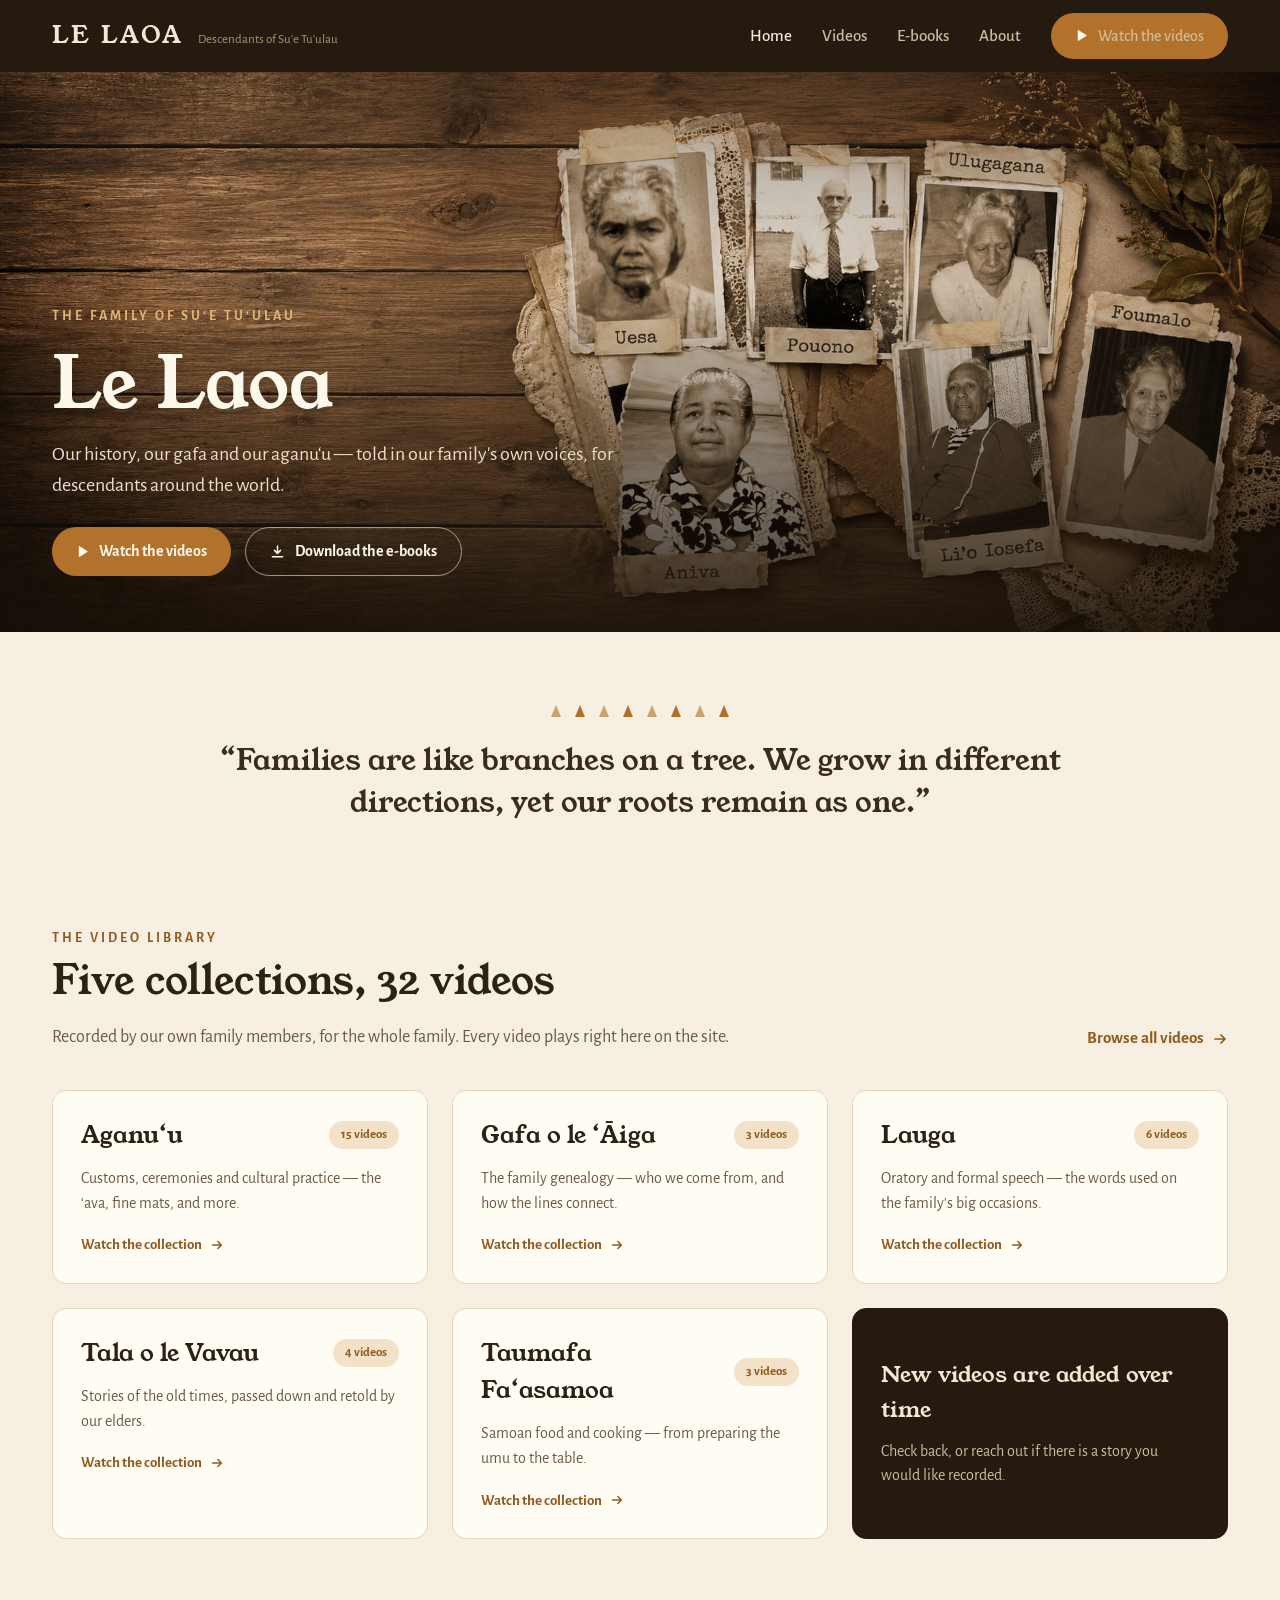
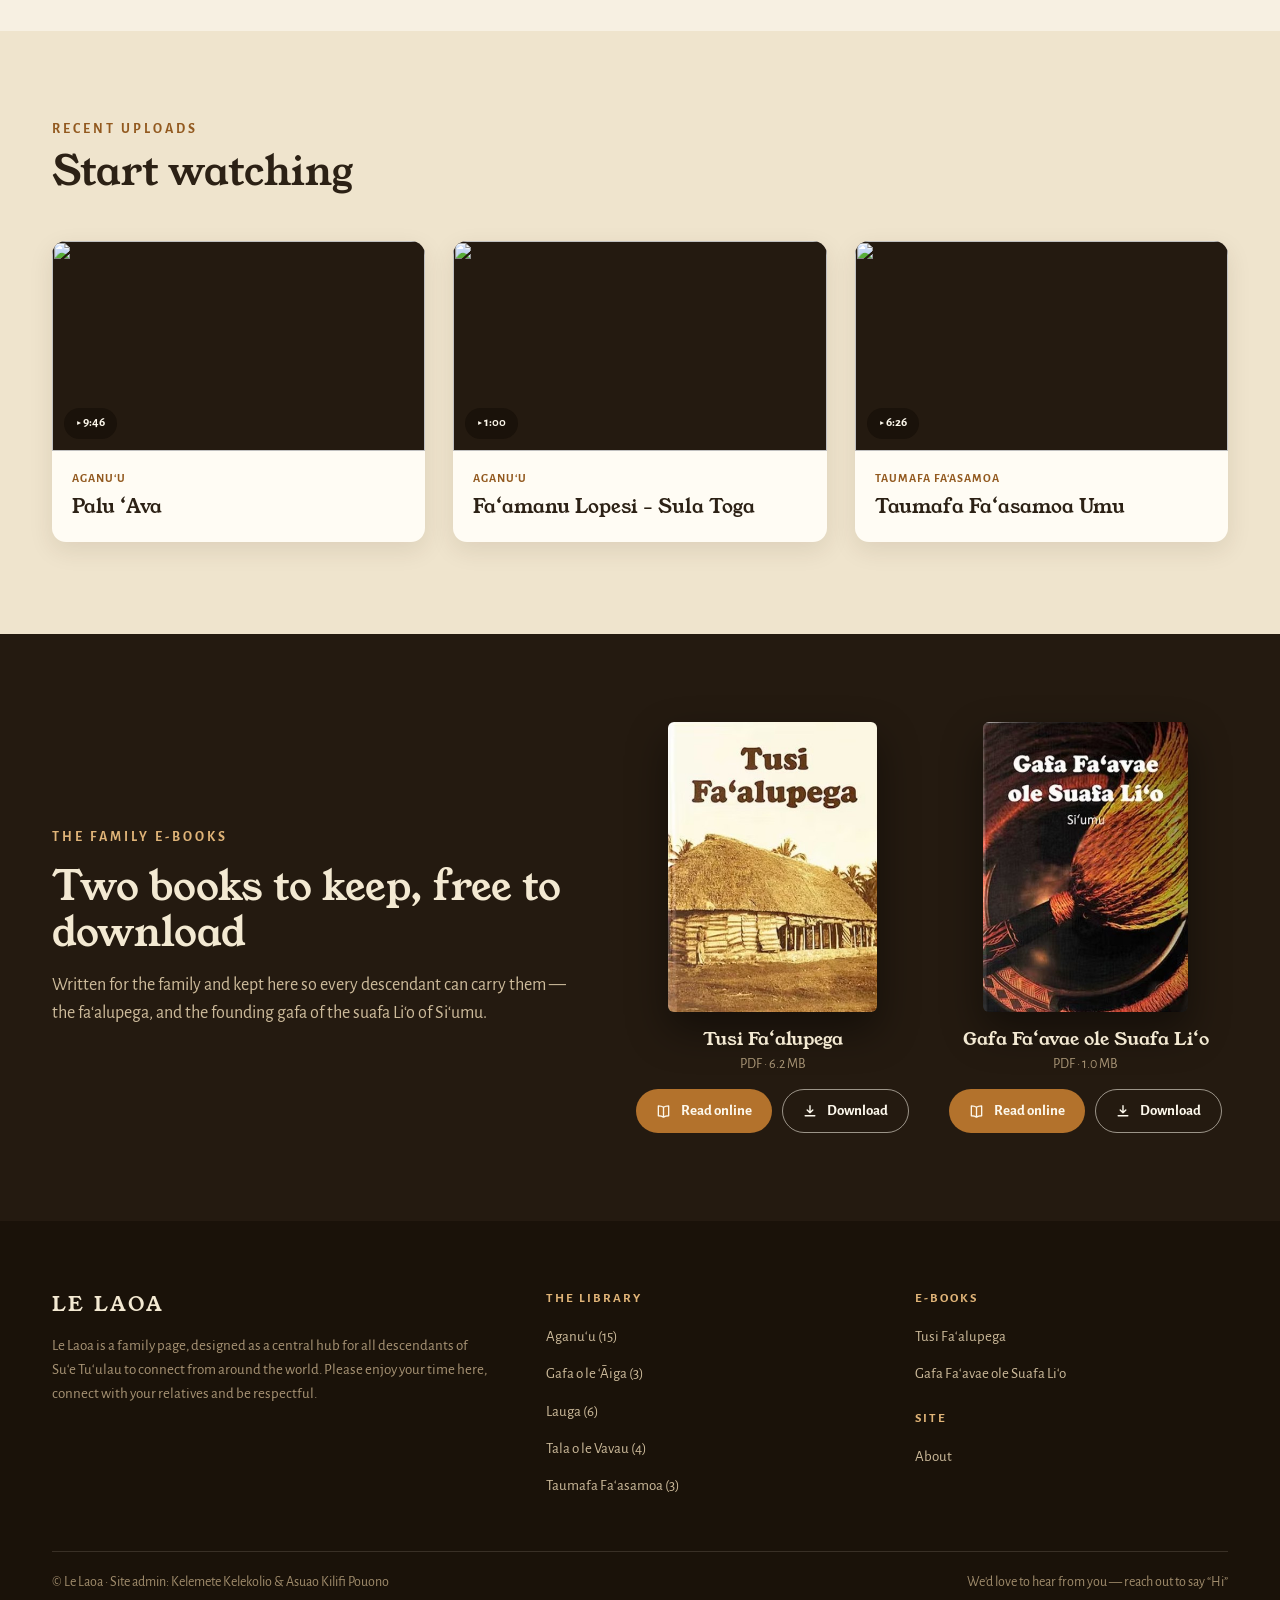
==== commit 09948948: "Correct Samoan orthography: koma liliu, lowercase o le particles, 'Aiga macron Co-Authored-By: Claud" ====
--- a/index.html
+++ b/index.html
@@ -3,8 +3,8 @@
 <head>
 <meta charset="utf-8">
 <meta name="viewport" content="width=device-width, initial-scale=1">
-<title>Le Laoa — Family Hub for Descendants of Su'e Tu'ulau</title>
-<meta name="description" content="Le Laoa is the family hub for descendants of Su'e Tu'ulau — videos on aganu'u, gafa, lauga and more, plus the family e-books, free to download.">
+<title>Le Laoa — Family Hub for Descendants of Su‘e Tu‘ulau</title>
+<meta name="description" content="Le Laoa is the family hub for descendants of Su‘e Tu‘ulau — videos on aganu‘u, gafa, lauga and more, plus the family e-books, free to download.">
 <meta name="robots" content="noindex, nofollow">
 <link rel="preconnect" href="https://fonts.googleapis.com">
 <link rel="preconnect" href="https://fonts.gstatic.com" crossorigin>
@@ -17,7 +17,7 @@
   <div class="container">
     <a class="brand" href="index.html">
       <span class="brand-name">LE LAOA</span>
-      <span class="brand-sub">Descendants of Su'e Tu'ulau</span>
+      <span class="brand-sub">Descendants of Su‘e Tu‘ulau</span>
     </a>
     <button class="nav-toggle" id="nav-toggle" aria-label="Menu">
       <svg width="26" height="26" viewBox="0 0 24 24" fill="none"><path d="M4 6.5h16M4 12h16M4 17.5h16" stroke="#f3e9d2" stroke-width="1.8" stroke-linecap="round"/></svg>
@@ -38,9 +38,9 @@
 <header class="hero">
   <div class="container">
     <div class="hero-inner">
-      <div class="eyebrow">The family of Su'e Tu'ulau</div>
+      <div class="eyebrow">The family of Su‘e Tu‘ulau</div>
       <h1>Le Laoa</h1>
-      <p>Our history, our gafa and our aganu'u — told in our family's own voices, for descendants around the world.</p>
+      <p>Our history, our gafa and our aganu‘u — told in our family's own voices, for descendants around the world.</p>
       <div class="hero-actions">
         <a href="videos.html" class="btn">
           <svg width="13" height="13" viewBox="0 0 14 14" fill="none"><path d="M3 1.8v10.4c0 .5.55.8.98.54l8.2-5.2a.64.64 0 0 0 0-1.08l-8.2-5.2A.64.64 0 0 0 3 1.8Z" fill="#fdf8ec"/></svg>
@@ -74,12 +74,12 @@
     </div>
     <div class="collection-grid">
       <a class="collection-card" href="videos.html#c=aganuu">
-        <div class="top"><h3>Aganu'u</h3><span class="count-chip">15 videos</span></div>
-        <p>Customs, ceremonies and cultural practice — the 'ava, fine mats, and more.</p>
+        <div class="top"><h3>Aganu‘u</h3><span class="count-chip">15 videos</span></div>
+        <p>Customs, ceremonies and cultural practice — the ‘ava, fine mats, and more.</p>
         <span class="arrow-link">Watch the collection <svg width="14" height="14" viewBox="0 0 16 16" fill="none"><path d="M3 8h10m0 0-4-4m4 4-4 4" stroke="#92591f" stroke-width="1.7" stroke-linecap="round" stroke-linejoin="round"/></svg></span>
       </a>
       <a class="collection-card" href="videos.html#c=gafa">
-        <div class="top"><h3>Gafa O Le Aiga</h3><span class="count-chip">3 videos</span></div>
+        <div class="top"><h3>Gafa o le ‘Āiga</h3><span class="count-chip">3 videos</span></div>
         <p>The family genealogy — who we come from, and how the lines connect.</p>
         <span class="arrow-link">Watch the collection <svg width="14" height="14" viewBox="0 0 16 16" fill="none"><path d="M3 8h10m0 0-4-4m4 4-4 4" stroke="#92591f" stroke-width="1.7" stroke-linecap="round" stroke-linejoin="round"/></svg></span>
       </a>
@@ -89,12 +89,12 @@
         <span class="arrow-link">Watch the collection <svg width="14" height="14" viewBox="0 0 16 16" fill="none"><path d="M3 8h10m0 0-4-4m4 4-4 4" stroke="#92591f" stroke-width="1.7" stroke-linecap="round" stroke-linejoin="round"/></svg></span>
       </a>
       <a class="collection-card" href="videos.html#c=tala">
-        <div class="top"><h3>Tala O Le Vavau</h3><span class="count-chip">4 videos</span></div>
+        <div class="top"><h3>Tala o le Vavau</h3><span class="count-chip">4 videos</span></div>
         <p>Stories of the old times, passed down and retold by our elders.</p>
         <span class="arrow-link">Watch the collection <svg width="14" height="14" viewBox="0 0 16 16" fill="none"><path d="M3 8h10m0 0-4-4m4 4-4 4" stroke="#92591f" stroke-width="1.7" stroke-linecap="round" stroke-linejoin="round"/></svg></span>
       </a>
       <a class="collection-card" href="videos.html#c=taumafa">
-        <div class="top"><h3>Taumafa Fa'asamoa</h3><span class="count-chip">3 videos</span></div>
+        <div class="top"><h3>Taumafa Fa‘asamoa</h3><span class="count-chip">3 videos</span></div>
         <p>Samoan food and cooking — from preparing the umu to the table.</p>
         <span class="arrow-link">Watch the collection <svg width="14" height="14" viewBox="0 0 16 16" fill="none"><path d="M3 8h10m0 0-4-4m4 4-4 4" stroke="#92591f" stroke-width="1.7" stroke-linecap="round" stroke-linejoin="round"/></svg></span>
       </a>
@@ -123,13 +123,13 @@
     <div class="ebooks-text">
       <div class="eyebrow">The family e-books</div>
       <h2>Two books to keep, free to download</h2>
-      <p>Written for the family and kept here so every descendant can carry them — the fa'alupega, and the founding gafa of the suafa Li'o of Si'umu.</p>
+      <p>Written for the family and kept here so every descendant can carry them — the fa‘alupega, and the founding gafa of the suafa Li‘o of Si‘umu.</p>
     </div>
     <div class="ebook-shelf">
       <div class="ebook">
-        <img src="assets/tusi-faalupega-cover.jpg" alt="Tusi Fa'alupega book cover">
+        <img src="assets/tusi-faalupega-cover.jpg" alt="Tusi Fa‘alupega book cover">
         <div>
-          <div class="name">Tusi Fa'alupega</div>
+          <div class="name">Tusi Fa‘alupega</div>
           <div class="size">PDF &middot; 6.2 MB</div>
         </div>
         <div style="display:flex; gap:10px; flex-wrap:wrap; justify-content:center;">
@@ -144,9 +144,9 @@
         </div>
       </div>
       <div class="ebook">
-        <img src="assets/gafa-faavae-cover.jpg" alt="Gafa Fa'avae ole Suafa Li'o book cover">
+        <img src="assets/gafa-faavae-cover.jpg" alt="Gafa Fa‘avae ole Suafa Li‘o book cover">
         <div>
-          <div class="name">Gafa Fa'avae ole Suafa Li'o</div>
+          <div class="name">Gafa Fa‘avae ole Suafa Li‘o</div>
           <div class="size">PDF &middot; 1.0 MB</div>
         </div>
         <div style="display:flex; gap:10px; flex-wrap:wrap; justify-content:center;">
@@ -169,23 +169,23 @@
     <div class="footer-cols">
       <div>
         <span class="brand-name">LE LAOA</span>
-        <p>Le Laoa is a family page, designed as a central hub for all descendants of Su'e Tu'ulau to connect from around the world. Please enjoy your time here, connect with your relatives and be respectful.</p>
+        <p>Le Laoa is a family page, designed as a central hub for all descendants of Su‘e Tu‘ulau to connect from around the world. Please enjoy your time here, connect with your relatives and be respectful.</p>
       </div>
       <div>
         <div class="footer-heading">THE LIBRARY</div>
         <ul class="footer-list">
-          <li><a href="videos.html#c=aganuu">Aganu'u (15)</a></li>
-          <li><a href="videos.html#c=gafa">Gafa O Le Aiga (3)</a></li>
+          <li><a href="videos.html#c=aganuu">Aganu‘u (15)</a></li>
+          <li><a href="videos.html#c=gafa">Gafa o le ‘Āiga (3)</a></li>
           <li><a href="videos.html#c=lauga">Lauga (6)</a></li>
-          <li><a href="videos.html#c=tala">Tala O Le Vavau (4)</a></li>
-          <li><a href="videos.html#c=taumafa">Taumafa Fa'asamoa (3)</a></li>
+          <li><a href="videos.html#c=tala">Tala o le Vavau (4)</a></li>
+          <li><a href="videos.html#c=taumafa">Taumafa Fa‘asamoa (3)</a></li>
         </ul>
       </div>
       <div>
         <div class="footer-heading">E-BOOKS</div>
         <ul class="footer-list">
-          <li><a href="reader.html?book=tusi">Tusi Fa'alupega</a></li>
-          <li><a href="reader.html?book=gafa">Gafa Fa'avae ole Suafa Li'o</a></li>
+          <li><a href="reader.html?book=tusi">Tusi Fa‘alupega</a></li>
+          <li><a href="reader.html?book=gafa">Gafa Fa‘avae ole Suafa Li‘o</a></li>
         </ul>
         <div class="footer-heading" style="margin-top:22px">SITE</div>
         <ul class="footer-list">
--- a/css/style.css
+++ b/css/style.css
@@ -1,4 +1,4 @@
-/* Le Laoa — descendants of Su'e Tu'ulau */
+/* Le Laoa — descendants of Su‘e Tu‘ulau */
 
 :root {
   --cream: #f7f0e2;
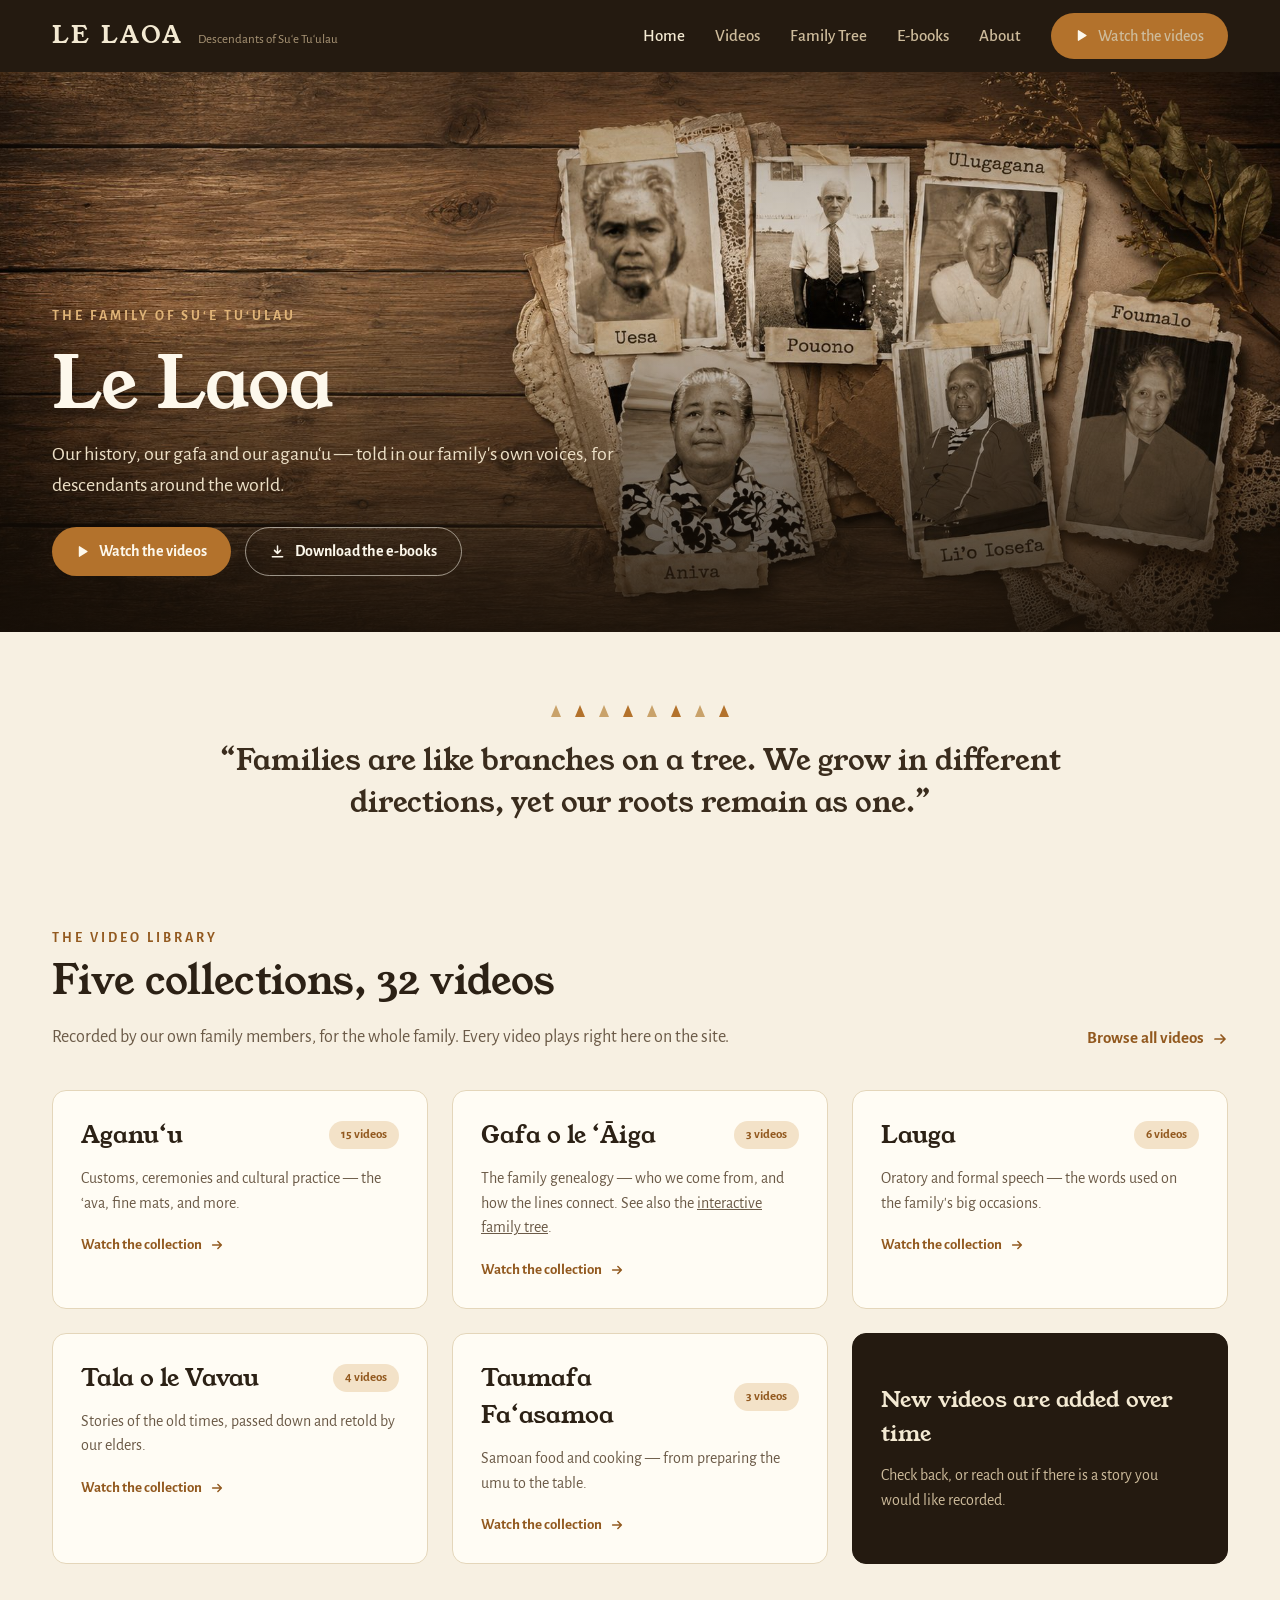
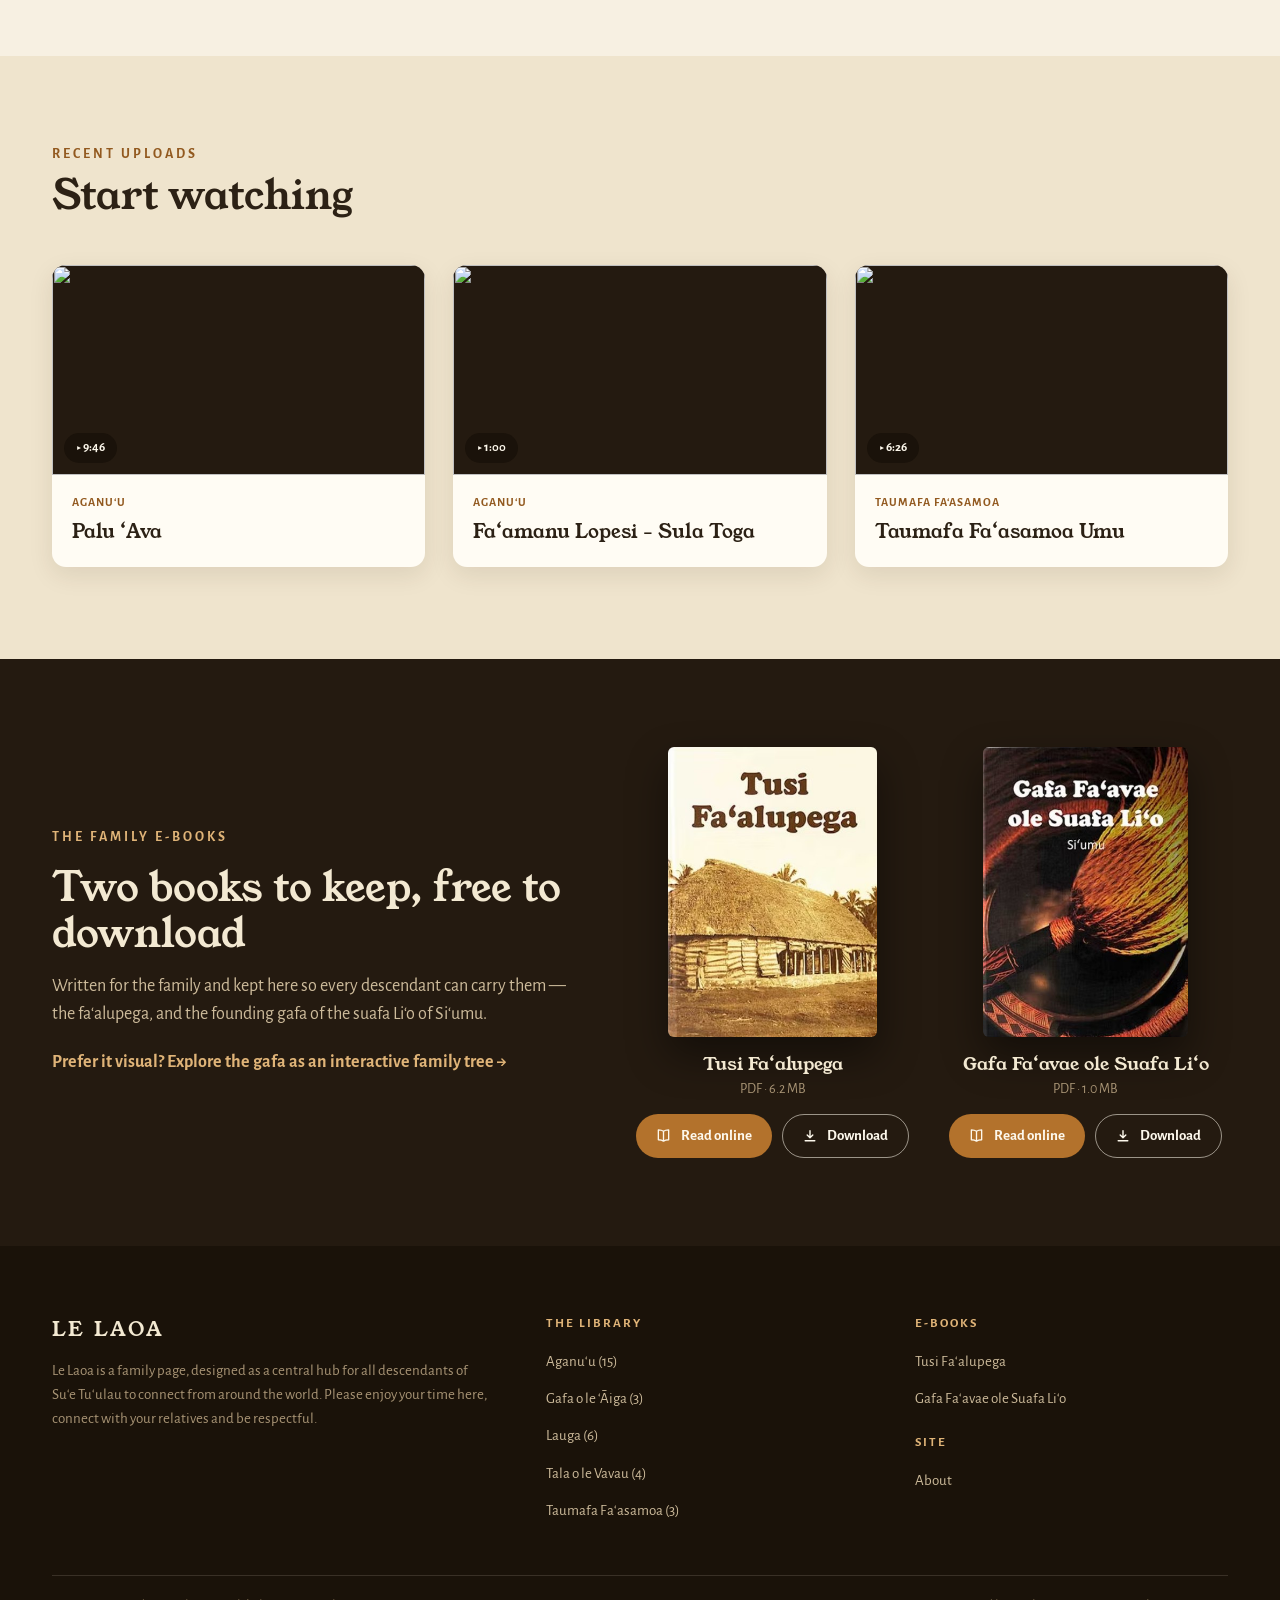
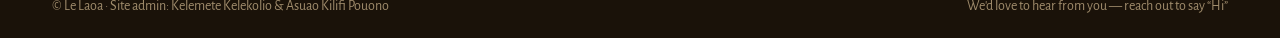
==== commit 90665c2b: "Add interactive family tree page with how-to-read-a-gafa guide and name search Co-Authored-By: Claud" ====
--- a/index.html
+++ b/index.html
@@ -25,6 +25,7 @@
     <div class="nav-links" id="nav-links">
       <a href="index.html" class="active">Home</a>
       <a href="videos.html">Videos</a>
+      <a href="gafa.html">Family Tree</a>
       <a href="index.html#ebooks">E-books</a>
       <a href="about.html">About</a>
       <a href="videos.html" class="btn">
@@ -80,7 +81,7 @@
       </a>
       <a class="collection-card" href="videos.html#c=gafa">
         <div class="top"><h3>Gafa o le ‘Āiga</h3><span class="count-chip">3 videos</span></div>
-        <p>The family genealogy — who we come from, and how the lines connect.</p>
+        <p>The family genealogy — who we come from, and how the lines connect. See also the <u>interactive family tree</u>.</p>
         <span class="arrow-link">Watch the collection <svg width="14" height="14" viewBox="0 0 16 16" fill="none"><path d="M3 8h10m0 0-4-4m4 4-4 4" stroke="#92591f" stroke-width="1.7" stroke-linecap="round" stroke-linejoin="round"/></svg></span>
       </a>
       <a class="collection-card" href="videos.html#c=lauga">
@@ -124,6 +125,7 @@
       <div class="eyebrow">The family e-books</div>
       <h2>Two books to keep, free to download</h2>
       <p>Written for the family and kept here so every descendant can carry them — the fa‘alupega, and the founding gafa of the suafa Li‘o of Si‘umu.</p>
+      <p style="margin-top:4px"><a href="gafa.html" style="color:#e0b478; font-weight:700">Prefer it visual? Explore the gafa as an interactive family tree &rarr;</a></p>
     </div>
     <div class="ebook-shelf">
       <div class="ebook">
